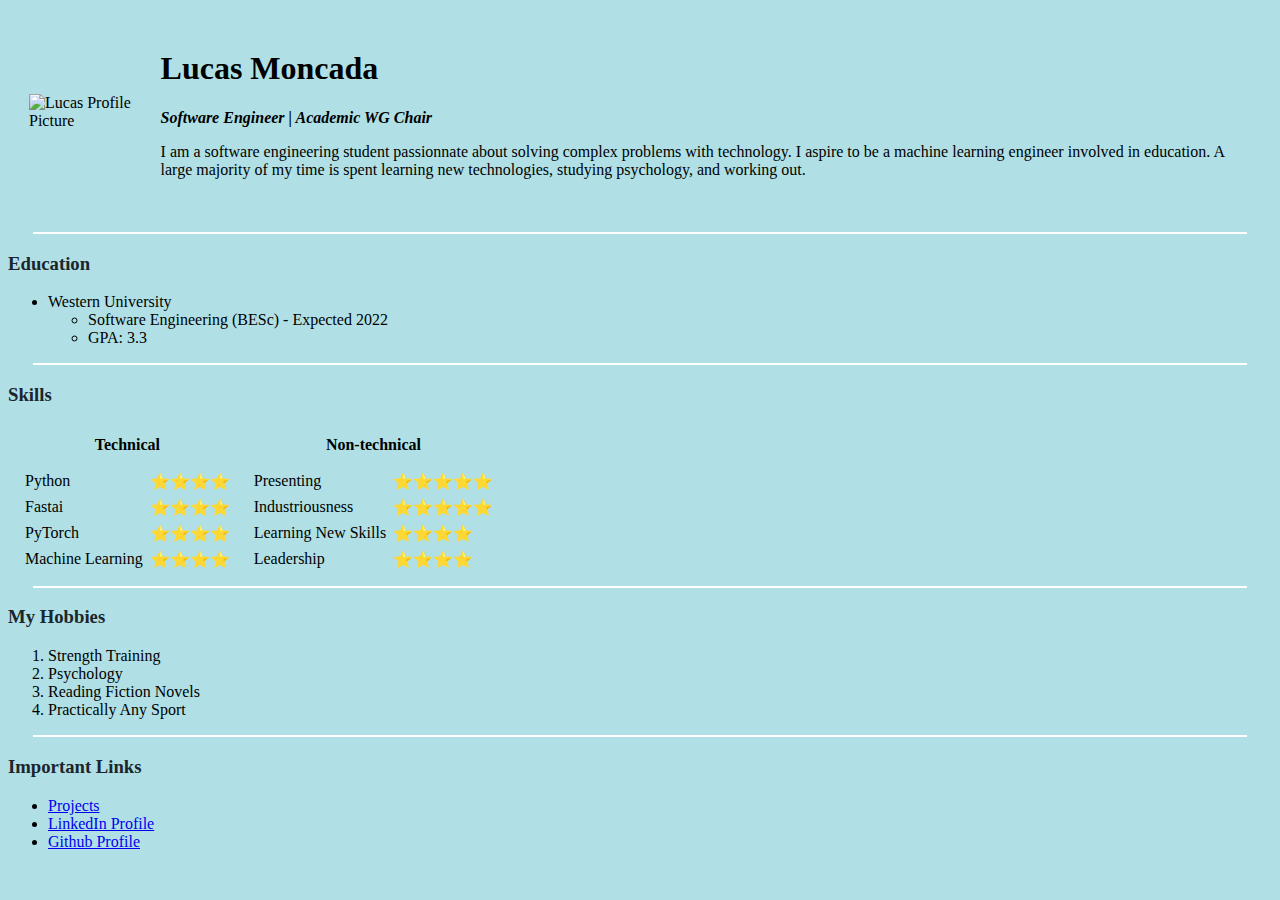
==== index.html @ eb6c30fb "Initialized CSS files" ====
<!DOCTYPE html>
<html>

    <head>
        <meta charset="utf-8">
        <title>Lucas' Personal Site</title>
        <link rel="stylesheet" href="css/styles.css">
    </head> 

    <body>
        <table cellspacing="20">
            <tr>
                <td><img src="images/Profile-Picture-Personal-Website-July2020.png" 
                    alt="Lucas Profile Picture" style="width:240px;height:250px;"></td>
                <td>
                    <h1>Lucas Moncada</h1>
                    <p><em><strong>Software Engineer | Academic WG Chair</strong></em></p>
                    <p>I am a software engineering student passionnate about solving complex problems with
                    technology. I aspire to be a machine learning engineer involved in education.
                    A large majority of my time is spent learning new technologies, studying psychology, 
                    and working out. 
                </td>
            </tr>
        </table>
        </p>
        <hr>
        <h3>Education</h3>
        <ul>
            <li>Western University</li>
            <ul>
                <li>Software Engineering (BESc) - Expected 2022</li>
                <li>GPA: 3.3</li>
            </ul>
        </ul>
        <hr>
        <h3>Skills</h3>
        <table cellspacing="10">
            <thead>
                <tr>
                    <th>Technical</th>
                    <th>Non-technical</th>
                </tr>
            </thead>
            <tbody>
                <tr>
                    <td>
                        <table cellspacing="5">
                            <tr>
                                <td>Python</td>
                                <td>⭐⭐⭐⭐</td>
                            </tr>
                            <tr>
                                <td>Fastai</td>
                                <td>⭐⭐⭐⭐</td>
                            </tr>
                            <tr>
                                <td>PyTorch</td>
                                <td>⭐⭐⭐⭐</td>
                            </tr>
                            <tr>
                                <td>Machine Learning</td>
                                <td>⭐⭐⭐⭐</td>
                            </tr>
                        </table>
                    </td>
                    <td>
                        <table cellspacing="5">
                            <tr>
                                <td>Presenting</td>
                                <td>⭐⭐⭐⭐⭐</td>
                            </tr>
                            <tr>
                                <td>Industriousness</td>
                                <td>⭐⭐⭐⭐⭐</td>
                            </tr>
                            <tr>
                                <td>Learning New Skills</td>
                                <td>⭐⭐⭐⭐</td>
                            </tr>
                            <tr>
                                <td>Leadership</td>
                                <td>⭐⭐⭐⭐</td>
                            </tr>
                        </table>
                    </td> 
                </tr>
            </tbody>
        </table>
        <hr>
        <h3>My Hobbies</h3>
        <ol>
            <li>Strength Training</li>
            <li>Psychology</li>
            <li>Reading Fiction Novels</li>
            <li>Practically Any Sport</li>
        </ol>
        <hr>
        <h3>Important Links</h3>
        <ul>
            <li><a href="projects.html"> 
            Projects</a></li>
            <li><a href="https://www.linkedin.com/in/lucasmoncada">
            LinkedIn Profile</a></li>
            <li><a href="https://github.com/lucasmoncada08">
            Github Profile</a></li>
        </ul>
    </body>

</html>
---- css/styles.css ----
h3 {
    color: #1b262c;
}

body {
    background-color: powderblue;
}

hr {
    border-style: solid none none none;
    border-width: 2px;
    border-color: white;
    width: 96%;
    margin: auto;
}
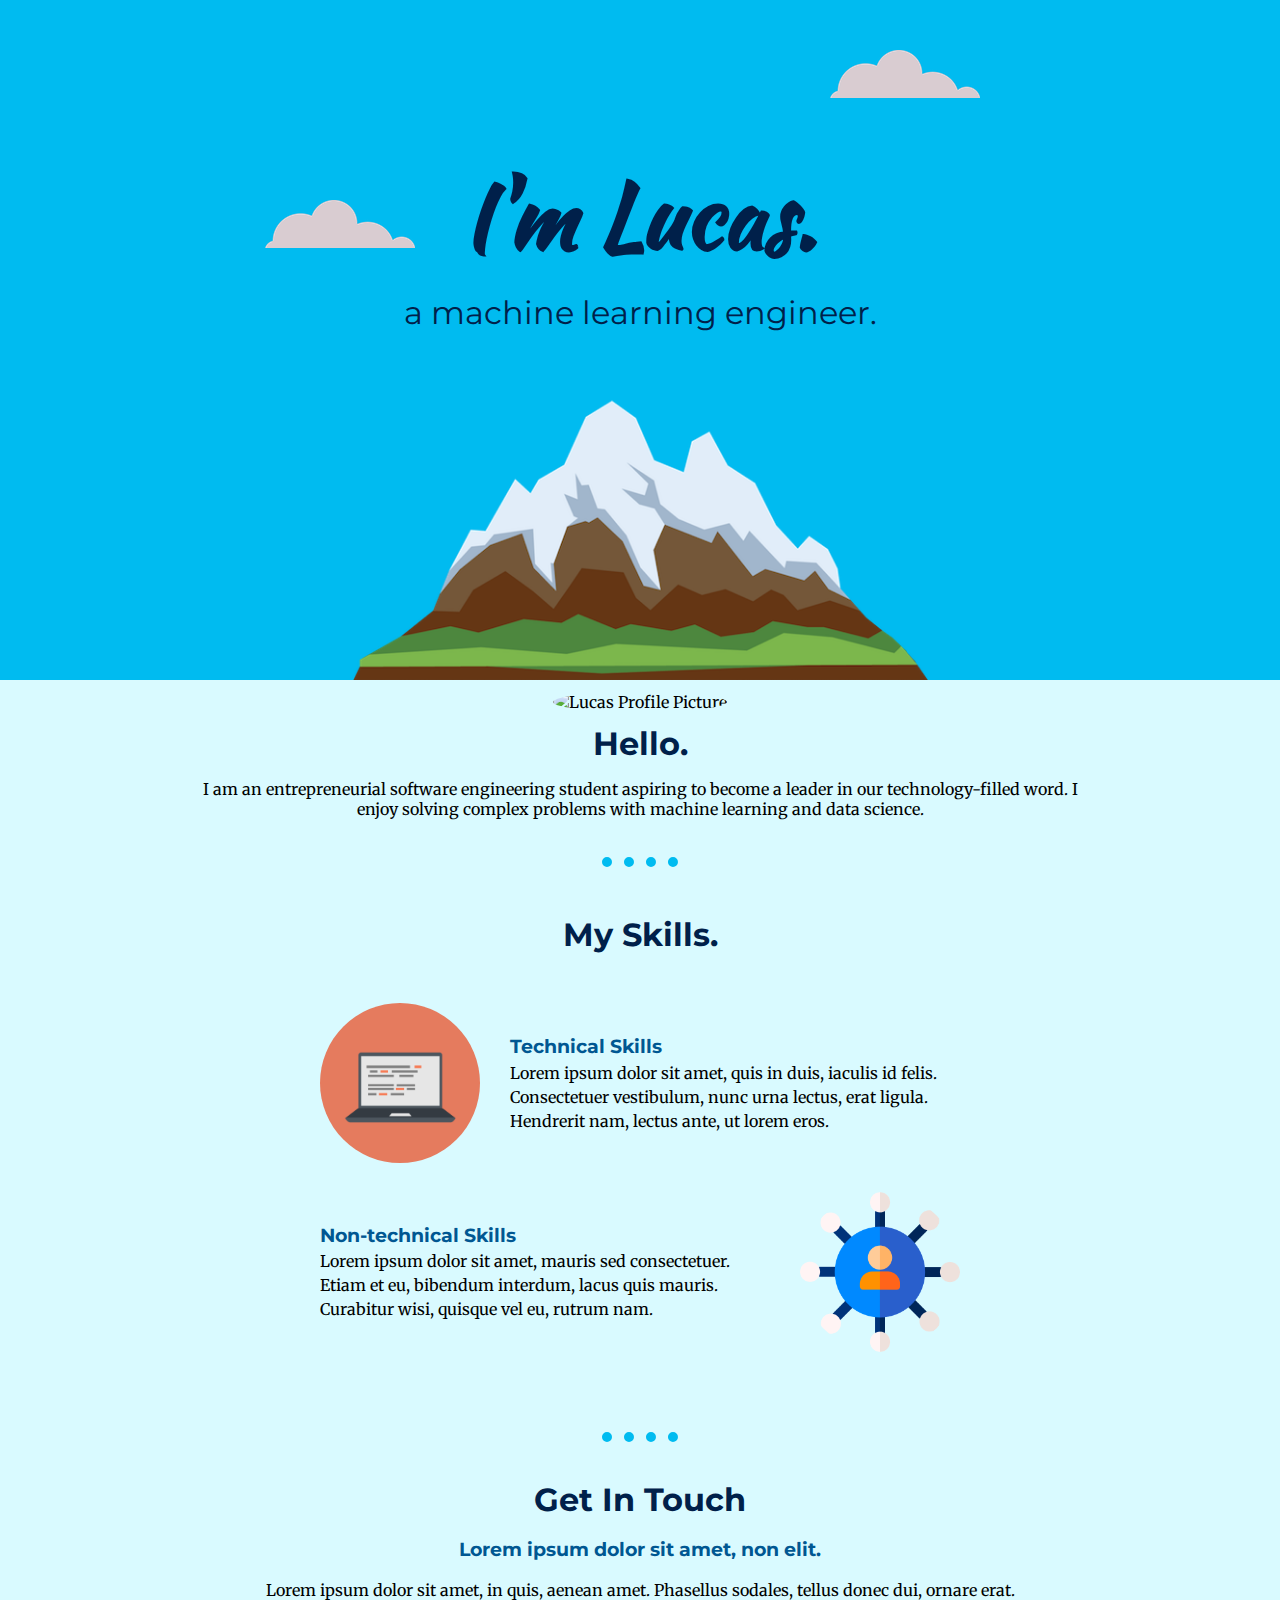
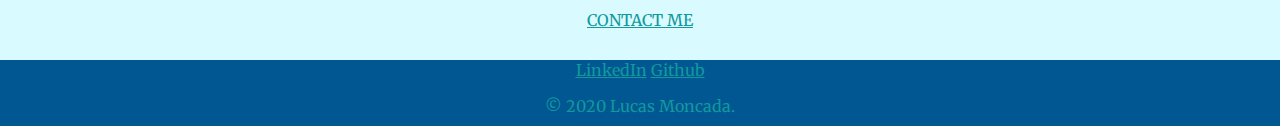
==== commit 906c7e4c: "Updated CSS & HTML" ====
--- a/index.html
+++ b/index.html
@@ -1,109 +1,65 @@
 <!DOCTYPE html>
 <html>
+<head>
+    <meta charset="UTF-8">
+    <meta name="viewport" content="width=device-width, initial-scale=1.0">
+    <meta http-equiv="X-UA-Compatible" content="ie=edge">
+    <title>Lucas Moncada</title>
+    <link rel="stylesheet" href="css/styles.css">
+    <link rel="stylesheet" 
+    href="https://fonts.googleapis.com/css?family=Merriweather|Montserrat|Kaushan Script">
+    <link rel="icon" href="favicon.ico">
 
-    <head>
-        <meta charset="utf-8">
-        <title>Lucas' Personal Site</title>
-        <link rel="stylesheet" href="css/styles.css">
-    </head> 
-
-    <body>
-        <table cellspacing="20">
-            <tr>
-                <td><img src="images/Profile-Picture-Personal-Website-July2020.png" 
-                    alt="Lucas Profile Picture" style="width:240px;height:250px;"></td>
-                <td>
-                    <h1>Lucas Moncada</h1>
-                    <p><em><strong>Software Engineer | Academic WG Chair</strong></em></p>
-                    <p>I am a software engineering student passionnate about solving complex problems with
-                    technology. I aspire to be a machine learning engineer involved in education.
-                    A large majority of my time is spent learning new technologies, studying psychology, 
-                    and working out. 
-                </td>
-            </tr>
-        </table>
+</head>
+<body>
+    <div class="top-container">
+        <img class="top-cloud" src="images/cloud.png" alt="cloud-img"> 
+        <h1 class="title"> I'm Lucas.</h1>
+        <h2 class="title-subtitle">a machine learning engineer.</h2>
+        <img class="bottom-cloud" src="images/cloud.png" alt="cloud-img"> 
+        <img id="mountain-image" src="images/mountain.png" alt="cloud-img">
+    </div>
+    <div class="profile">
+        <img id="profile-pic" src="images/Profile-Picture-Personal-Website-July2020.png" 
+        alt="Lucas Profile Picture">
+        <h2>Hello.</h2>
+        <p>I am an entrepreneurial software engineering student 
+            aspiring to become a leader in our technology-filled word.
+            I enjoy solving complex problems 
+            with machine learning and data science.
         </p>
-        <hr>
-        <h3>Education</h3>
-        <ul>
-            <li>Western University</li>
-            <ul>
-                <li>Software Engineering (BESc) - Expected 2022</li>
-                <li>GPA: 3.3</li>
-            </ul>
-        </ul>
-        <hr>
-        <h3>Skills</h3>
-        <table cellspacing="10">
-            <thead>
-                <tr>
-                    <th>Technical</th>
-                    <th>Non-technical</th>
-                </tr>
-            </thead>
-            <tbody>
-                <tr>
-                    <td>
-                        <table cellspacing="5">
-                            <tr>
-                                <td>Python</td>
-                                <td>⭐⭐⭐⭐</td>
-                            </tr>
-                            <tr>
-                                <td>Fastai</td>
-                                <td>⭐⭐⭐⭐</td>
-                            </tr>
-                            <tr>
-                                <td>PyTorch</td>
-                                <td>⭐⭐⭐⭐</td>
-                            </tr>
-                            <tr>
-                                <td>Machine Learning</td>
-                                <td>⭐⭐⭐⭐</td>
-                            </tr>
-                        </table>
-                    </td>
-                    <td>
-                        <table cellspacing="5">
-                            <tr>
-                                <td>Presenting</td>
-                                <td>⭐⭐⭐⭐⭐</td>
-                            </tr>
-                            <tr>
-                                <td>Industriousness</td>
-                                <td>⭐⭐⭐⭐⭐</td>
-                            </tr>
-                            <tr>
-                                <td>Learning New Skills</td>
-                                <td>⭐⭐⭐⭐</td>
-                            </tr>
-                            <tr>
-                                <td>Leadership</td>
-                                <td>⭐⭐⭐⭐</td>
-                            </tr>
-                        </table>
-                    </td> 
-                </tr>
-            </tbody>
-        </table>
-        <hr>
-        <h3>My Hobbies</h3>
-        <ol>
-            <li>Strength Training</li>
-            <li>Psychology</li>
-            <li>Reading Fiction Novels</li>
-            <li>Practically Any Sport</li>
-        </ol>
-        <hr>
-        <h3>Important Links</h3>
-        <ul>
-            <li><a href="projects.html"> 
-            Projects</a></li>
-            <li><a href="https://www.linkedin.com/in/lucasmoncada">
-            LinkedIn Profile</a></li>
-            <li><a href="https://github.com/lucasmoncada08">
-            Github Profile</a></li>
-        </ul>
-    </body>
-
-</html>
+    </div>
+    <hr>
+    <div class="skills">
+        <h2 class="skills-heading">My Skills.</h2>
+        <div class="skill-row">
+            <img id="computer-image" class="skill-images"
+            src="images/computer.png" alt="Computer Image">
+            <h3 class="skills-words">Technical Skills</h3>
+            <p class="skills-text" class="technical-skills-text"
+            class="skills-words">Lorem ipsum dolor sit amet, quis in duis, iaculis id felis. Consectetuer vestibulum, nunc urna lectus, erat ligula. Hendrerit nam, lectus ante, ut lorem eros.</p>
+        </div>
+        <div class="skill-row" >
+            <img id="leader-image" class="skill-images" 
+            src="images/boss.png" alt="Leader Image">
+            <h3 class="skills-words">Non-technical Skills</h3>
+            <p class="skills-text" class="non-technical-skills-text"
+            class="skills-words">Lorem ipsum dolor sit amet, mauris sed consectetuer. Etiam et eu, bibendum interdum, lacus quis mauris. Curabitur wisi, quisque vel eu, rutrum nam.</p>
+        </div>
+    </div>
+    <hr>
+    <div class="contact-me">
+        <h2>Get In Touch</h2>
+        <h3>Lorem ipsum dolor sit amet, non elit.</h3>
+        <p>Lorem ipsum dolor sit amet, in quis, aenean amet. Phasellus sodales, tellus donec dui, ornare erat.</p>
+        <a class="btn" href="mailto:lucas.moncada08@gmail.com">CONTACT ME</a>
+    </div>
+    
+    <div class="bottom-container">
+    <a class="footer-link" href="https://www.linkedin.com/in/lucasmoncada">LinkedIn</a>
+    <a class="footer-link" href="https://github.com/lucasmoncada08">Github</a>
+    <p>© 2020 Lucas Moncada.</p>
+    </div>
+              
+</body>
+</html>--- a/css/styles.css
+++ b/css/styles.css
@@ -1,15 +1,153 @@
+a {
+    color: #11999E;
+}
+
+h1 {
+    margin: 40px auto 10px auto;
+    position: relative;
+    top: 10px;
+    font-family: 'Kaushan Script', cursive;
+    font-size: 562.5%;
+    color: #00204a
+}
+
+h2 {
+    font-family: 'Montserrat', sans-serif;
+    font-size: 2rem;
+    margin: 0;
+    padding-top: 12px;
+    color: #00204a
+}
+
 h3 {
-    color: #1b262c;
+    font-family: 'Montserrat', sans-serif;
+    color: #005792;
+}
+
+hr {
+    margin: 16px auto;
+    border-style: dotted none none none;
+    border-width: 10px;
+    background-color: #d9faff;
+    width: 6%;
+    border-color: #00bbf0;
 }
 
 body {
-    background-color: powderblue;
+    margin: 0;
+    text-align: center;
+    font-family: 'Merriweather', serif;
+    background-color: #d9faff
 }
 
-hr {
-    border-style: solid none none none;
-    border-width: 2px;
-    border-color: white;
-    width: 96%;
-    margin: auto;
+div {
+    margin: 0;
+}
+
+p {
+    margin-bottom: 0;
+    padding-bottom: 10px;
+    padding-left: 0;
+    padding-right: 0;
+}
+
+.contact-me {
+    padding-top: 10px;
+    padding-bottom: 30px;
+}
+
+.top-container {
+    background-color: #00bbf0;
+    position: relative;
+    padding-top: 100px;
+}
+
+.profile {
+    background-color: #d9faff;
+    padding: 12px 200px;
+    
+}
+
+.non-technical-skills-text {
+    margin-top: 100px;
+}
+
+.technical-skills-text {
+    margin-bottom: 100px;
+}
+
+.skill-images {
+    position: relative;
+    bottom: 16px;
+    height: 25%;
+    width: 25%;
+    border-radius: 100%;
+}
+
+.skills-text {
+    line-height: 1.5;
+}
+
+.skills {
+    text-align: left;
+    background-color: #d9faff;
+    padding-bottom: 20px;
+    padding-top: 20px;
+}
+
+.skills-heading {
+    text-align: center;
+}
+
+.skill-row {
+    width: 50%;
+    margin: 65px auto;
+}
+
+.skills-words {
+    position: relative;
+    top: 16px;
+}
+
+.bottom-container {
+    background-color:  #005792;
+    color: #11999E
+}
+
+.title-subtitle {
+    font-weight: normal;
+}
+
+.top-cloud {
+    position: absolute;
+    right: 300px;
+    top: 50px;
+}
+
+.bottom-cloud {
+    position: absolute;
+    left: 265px;
+    top: 200px;
+}
+
+#mountain-image {
+    position: relative;
+    bottom: -4px;
+    width: 45%;
+}
+
+#profile-pic {
+    border-radius: 100%;
+    width:208px;
+    height:220px;
+}
+
+#computer-image {
+    float: left;
+    margin-right: 30px;
+}
+
+#leader-image {
+    float: right;
+    margin-left: 30px;
 }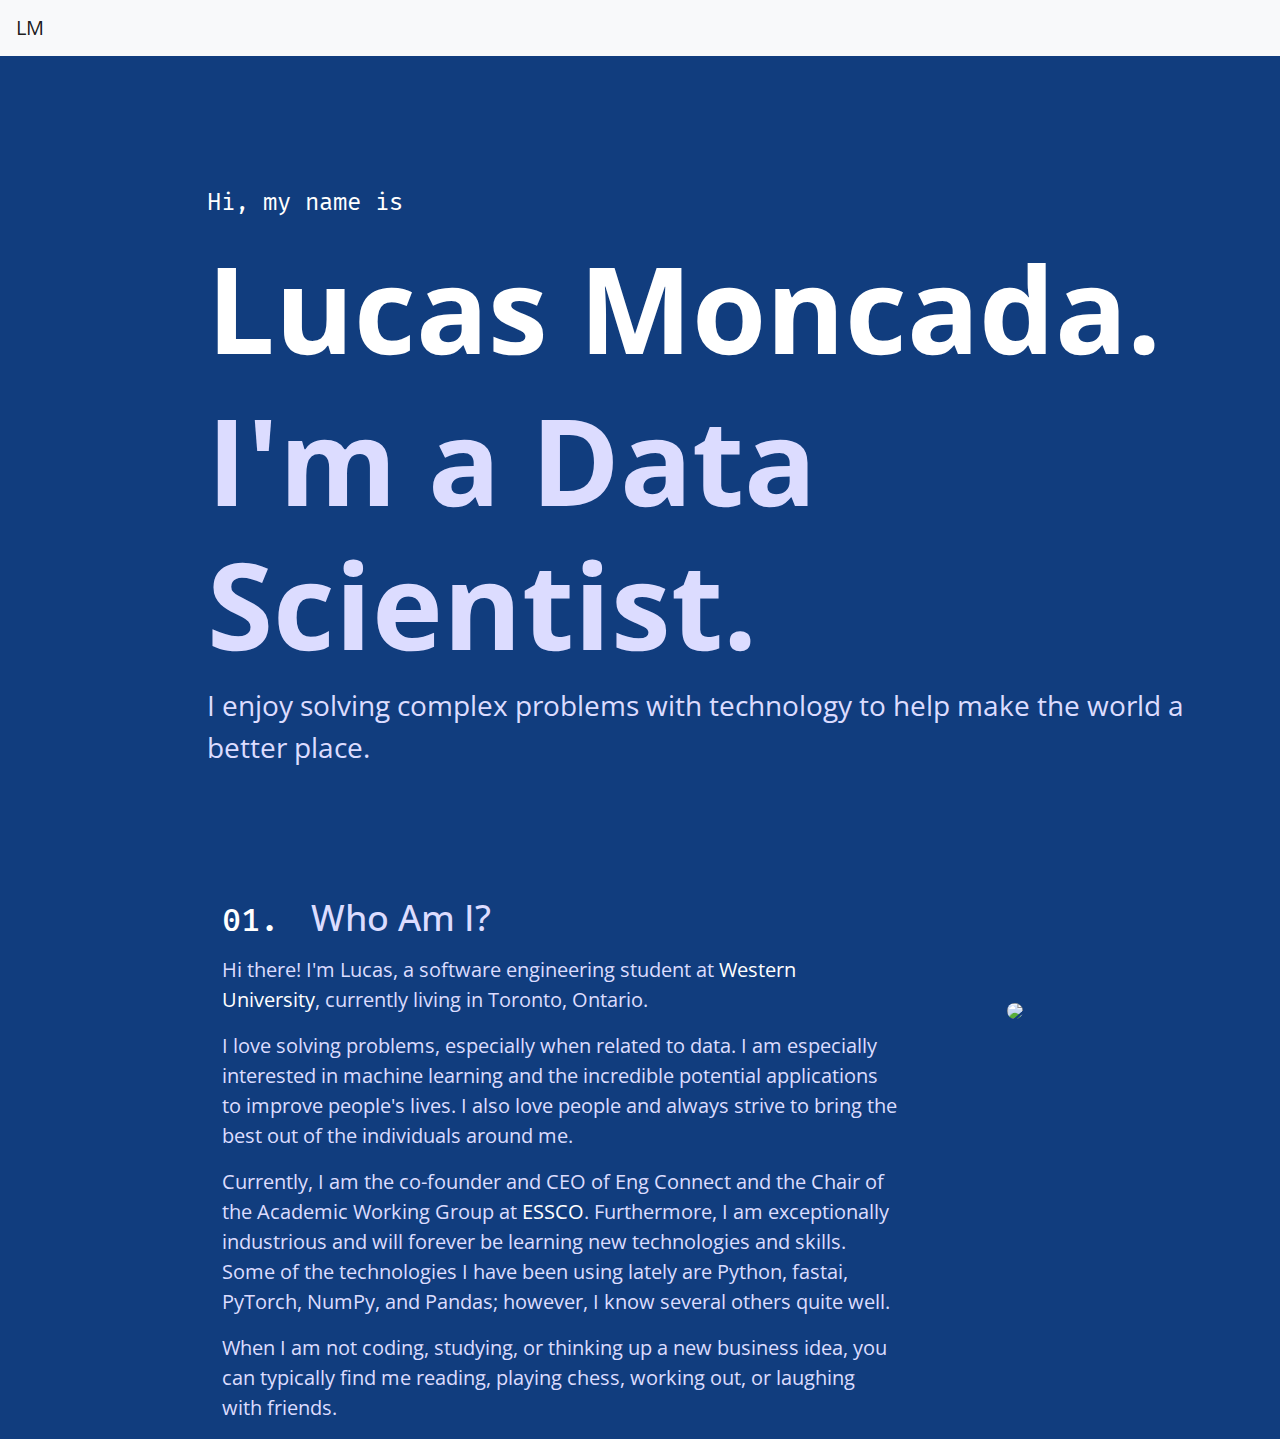
==== commit 58c278a9: "Added Landing View and About Me Section" ====
--- a/index.html
+++ b/index.html
@@ -1,65 +1,59 @@
 <!DOCTYPE html>
 <html>
+
 <head>
     <meta charset="UTF-8">
-    <meta name="viewport" content="width=device-width, initial-scale=1.0">
-    <meta http-equiv="X-UA-Compatible" content="ie=edge">
-    <title>Lucas Moncada</title>
-    <link rel="stylesheet" href="css/styles.css">
-    <link rel="stylesheet" 
-    href="https://fonts.googleapis.com/css?family=Merriweather|Montserrat|Kaushan Script">
-    <link rel="icon" href="favicon.ico">
+    <title>Lucas Portfolio Site</title>
+    <link rel="stylesheet" href="https://maxcdn.bootstrapcdn.com/bootstrap/4.0.0/css/bootstrap.min.css" integrity="sha384-Gn5384xqQ1aoWXA+058RXPxPg6fy4IWvTNh0E263XmFcJlSAwiGgFAW/dAiS6JXm" crossorigin="anonymous">
+    <link rel="preconnect" href="https://fonts.gstatic.com">
+    <link rel="preconnect" href="https://fonts.gstatic.com">
+    <link href="https://fonts.googleapis.com/css2?family=Fira+Mono&family=Open+Sans:wght@400;700&display=swap" rel="stylesheet">
+    <link rel="stylesheet" href="styles.css">
+</head>
 
-</head>
 <body>
-    <div class="top-container">
-        <img class="top-cloud" src="images/cloud.png" alt="cloud-img"> 
-        <h1 class="title"> I'm Lucas.</h1>
-        <h2 class="title-subtitle">a machine learning engineer.</h2>
-        <img class="bottom-cloud" src="images/cloud.png" alt="cloud-img"> 
-        <img id="mountain-image" src="images/mountain.png" alt="cloud-img">
-    </div>
-    <div class="profile">
-        <img id="profile-pic" src="images/Profile-Picture-Personal-Website-July2020.png" 
-        alt="Lucas Profile Picture">
-        <h2>Hello.</h2>
-        <p>I am an entrepreneurial software engineering student 
-            aspiring to become a leader in our technology-filled word.
-            I enjoy solving complex problems 
-            with machine learning and data science.
-        </p>
-    </div>
-    <hr>
-    <div class="skills">
-        <h2 class="skills-heading">My Skills.</h2>
-        <div class="skill-row">
-            <img id="computer-image" class="skill-images"
-            src="images/computer.png" alt="Computer Image">
-            <h3 class="skills-words">Technical Skills</h3>
-            <p class="skills-text" class="technical-skills-text"
-            class="skills-words">Lorem ipsum dolor sit amet, quis in duis, iaculis id felis. Consectetuer vestibulum, nunc urna lectus, erat ligula. Hendrerit nam, lectus ante, ut lorem eros.</p>
+
+    <nav class="navbar navbar-expand-lg navbar-light bg-light">
+        <a class='navbar-brand' href='#'>LM</a>
+        <button class="navbar-toggler" type="button" data-toggle="collapse" data-target="#navbarNav" aria-controls="navbarNav" aria-expanded="false" aria-label="Toggle navigation">
+            <span class="navbar-toggler-icon">Icon</span>
+        </button>
+        <a class=''></a>
+    </nav>
+    <section class='mainview container-fluid' >
+
+        <div class='title'>
+            <p id='hi'>Hi, my name is</p>
+            <h1 id='name'>Lucas Moncada.</h1>
+            <h1 id='datascientist'>I'm a Data Scientist.</h1>
+            <p id='oneliner'>I enjoy solving complex problems with technology to help make the world a better place.</p>
         </div>
-        <div class="skill-row" >
-            <img id="leader-image" class="skill-images" 
-            src="images/boss.png" alt="Leader Image">
-            <h3 class="skills-words">Non-technical Skills</h3>
-            <p class="skills-text" class="non-technical-skills-text"
-            class="skills-words">Lorem ipsum dolor sit amet, mauris sed consectetuer. Etiam et eu, bibendum interdum, lacus quis mauris. Curabitur wisi, quisque vel eu, rutrum nam.</p>
+
+    </section>
+
+    <section class='aboutme container-fluid'>
+        <div class='container'>
+            <h2 class='headingtitle'><span class='headingnum'>01.</span>Who Am I?</h2>    
+            <div class='row'>
+                <div class='col-lg-8 col-md-12'>
+                    <div class='sectiontext'>
+                        <p>Hi there! I'm Lucas, a software engineering student at <a class='link' href="https://www.uwo.ca/">Western University</a>, currently living in Toronto, Ontario.</p>
+                        <p>I love solving problems, especially when related to data. I am especially interested in machine learning and the incredible potential applications to improve people's lives. I also love people and always strive to bring the best out of the individuals around me.</p>
+                        <p>Currently, I am the co-founder and CEO of Eng Connect and the Chair of the Academic Working Group at <a class='link' href='https://www.essco.ca/'>ESSCO</a>. Furthermore, I am exceptionally industrious and will forever be learning new technologies and skills. Some of the technologies I have been using lately are Python, fastai, PyTorch, NumPy, and Pandas; however, I know several others quite well.</p>
+                        <p>When I am not coding, studying, or thinking up a new business idea, you can typically find me reading, playing chess, working out, or laughing with friends. </p>
+                    </div>
+                </div>
+                <div class='col-lg-4 col-md-12'>
+                    <img id='picofme' src='images/PortfolioPicture.png'>
+                </div>
+            </div>
         </div>
-    </div>
-    <hr>
-    <div class="contact-me">
-        <h2>Get In Touch</h2>
-        <h3>Lorem ipsum dolor sit amet, non elit.</h3>
-        <p>Lorem ipsum dolor sit amet, in quis, aenean amet. Phasellus sodales, tellus donec dui, ornare erat.</p>
-        <a class="btn" href="mailto:lucas.moncada08@gmail.com">CONTACT ME</a>
-    </div>
-    
-    <div class="bottom-container">
-    <a class="footer-link" href="https://www.linkedin.com/in/lucasmoncada">LinkedIn</a>
-    <a class="footer-link" href="https://github.com/lucasmoncada08">Github</a>
-    <p>© 2020 Lucas Moncada.</p>
-    </div>
-              
+    </section>
+
+    <script src="https://code.jquery.com/jquery-3.2.1.slim.min.js" integrity="sha384-KJ3o2DKtIkvYIK3UENzmM7KCkRr/rE9/Qpg6aAZGJwFDMVNA/GpGFF93hXpG5KkN" crossorigin="anonymous"></script>
+    <script src="https://cdnjs.cloudflare.com/ajax/libs/popper.js/1.12.9/umd/popper.min.js" integrity="sha384-ApNbgh9B+Y1QKtv3Rn7W3mgPxhU9K/ScQsAP7hUibX39j7fakFPskvXusvfa0b4Q" crossorigin="anonymous"></script>
+    <script src="https://maxcdn.bootstrapcdn.com/bootstrap/4.0.0/js/bootstrap.min.js" integrity="sha384-JZR6Spejh4U02d8jOt6vLEHfe/JQGiRRSQQxSfFWpi1MquVdAyjUar5+76PVCmYl" crossorigin="anonymous"></script>    
 </body>
+
+
 </html>--- a/styles.css
+++ b/styles.css
@@ -0,0 +1,74 @@
+body {
+    background-color: #113d7e;
+    color: rgb(220, 220, 255);
+    font-family: 'Open Sans', sans-serif;
+}
+
+.title {
+    margin: 8rem 0;
+}
+
+.mainview {
+    margin: 0% 12rem;
+    width: 85%;
+}
+
+.aboutme {
+    margin: 0% 12rem;
+    width: 85%
+}
+
+.headingnum {
+    font-size: 2rem;
+    font-family: 'Fira Mono', monospace;
+    color: white;
+    padding-right: 2rem;
+}
+
+.headingtitle {
+    font-size: 2.25rem;
+    margin-bottom: 1rem;
+}
+
+.link {
+    color: white
+}
+
+.link:hover {
+    color: white;
+}
+
+.sectiontext {
+    font-size: 1.25rem;
+}
+
+div.container {
+    margin: 0;
+}
+
+#hi {
+    font-family: 'Fira Mono', monospace;
+    color: white;
+    font-size: 1.5rem;
+}
+
+#name {
+    font-size: 7.5rem;
+    color: white;
+    font-weight: 700;
+}
+
+#datascientist {
+    font-size: 7.5rem;
+    font-weight: 700;
+}
+
+#oneliner {
+    font-size: 1.75rem;
+}
+
+#picofme {
+    width: 25rem;
+    border-radius: 50%;
+    margin: 3rem 5rem;
+}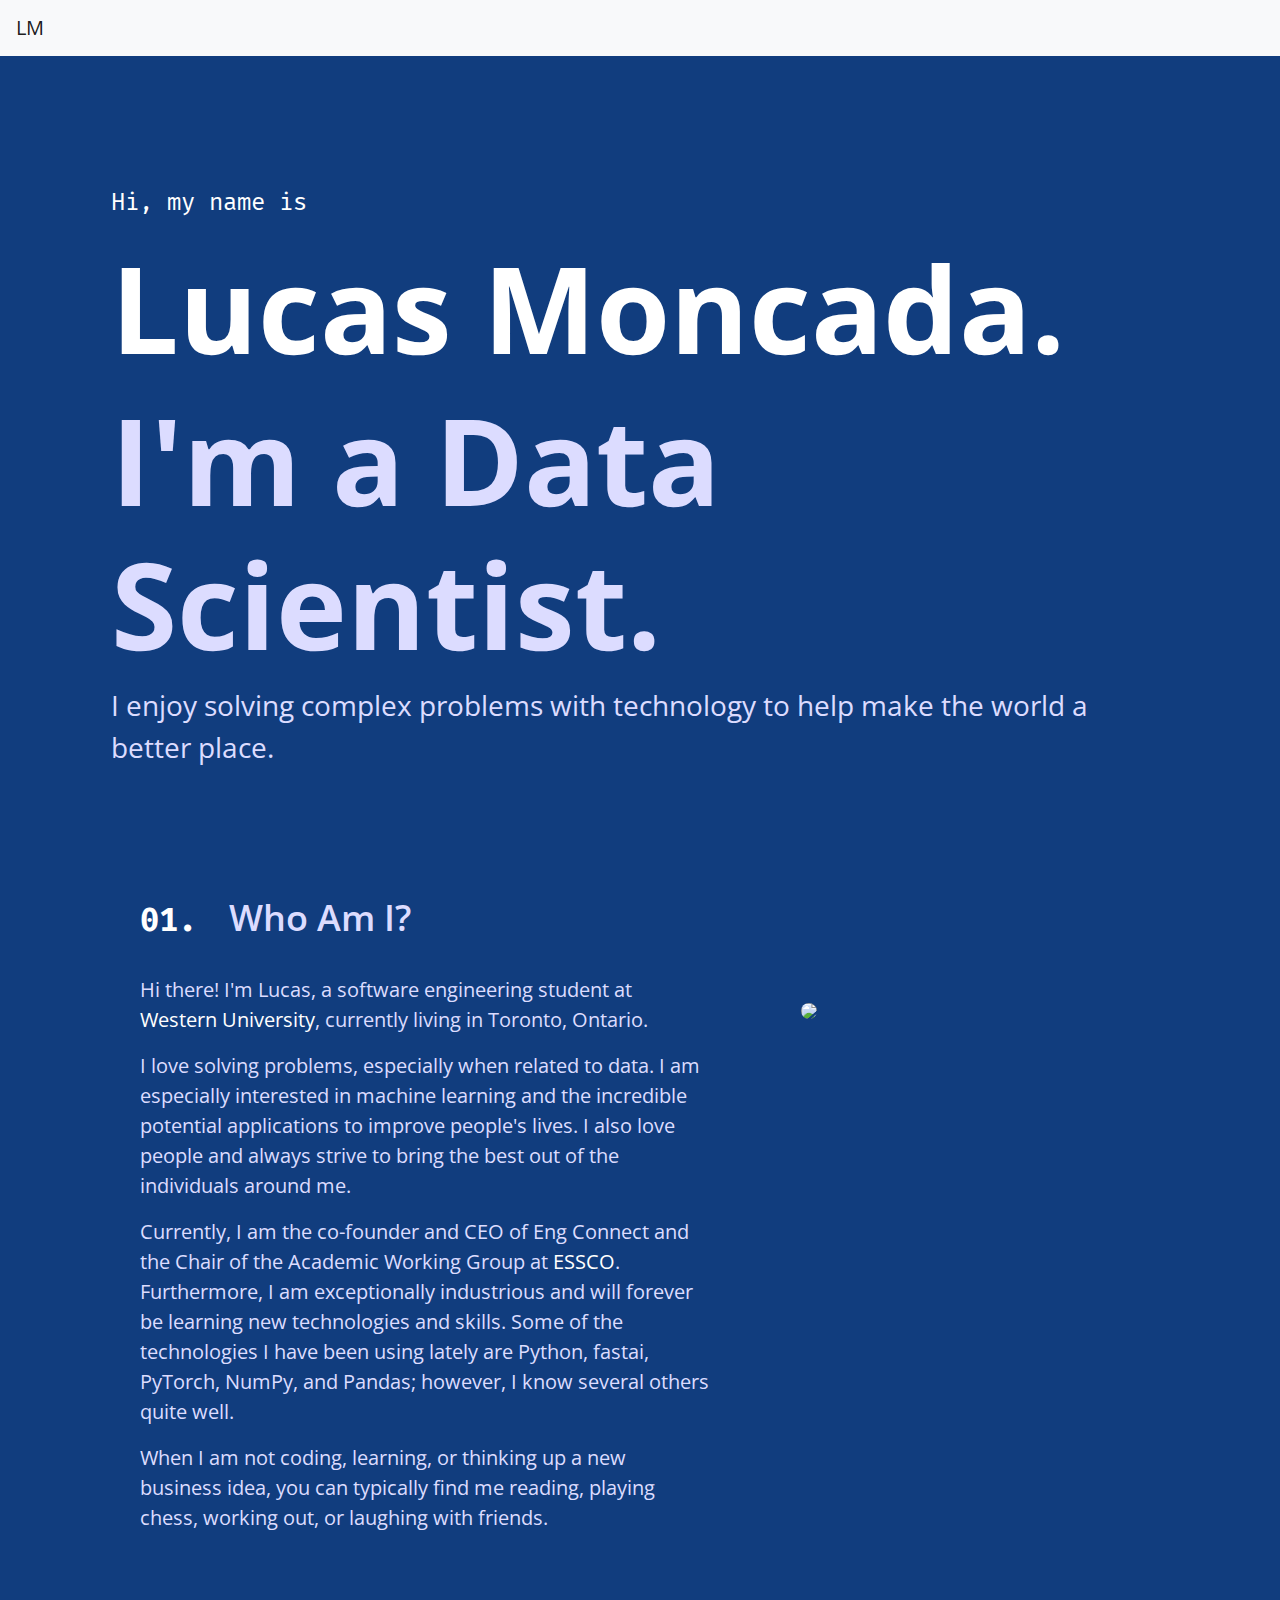
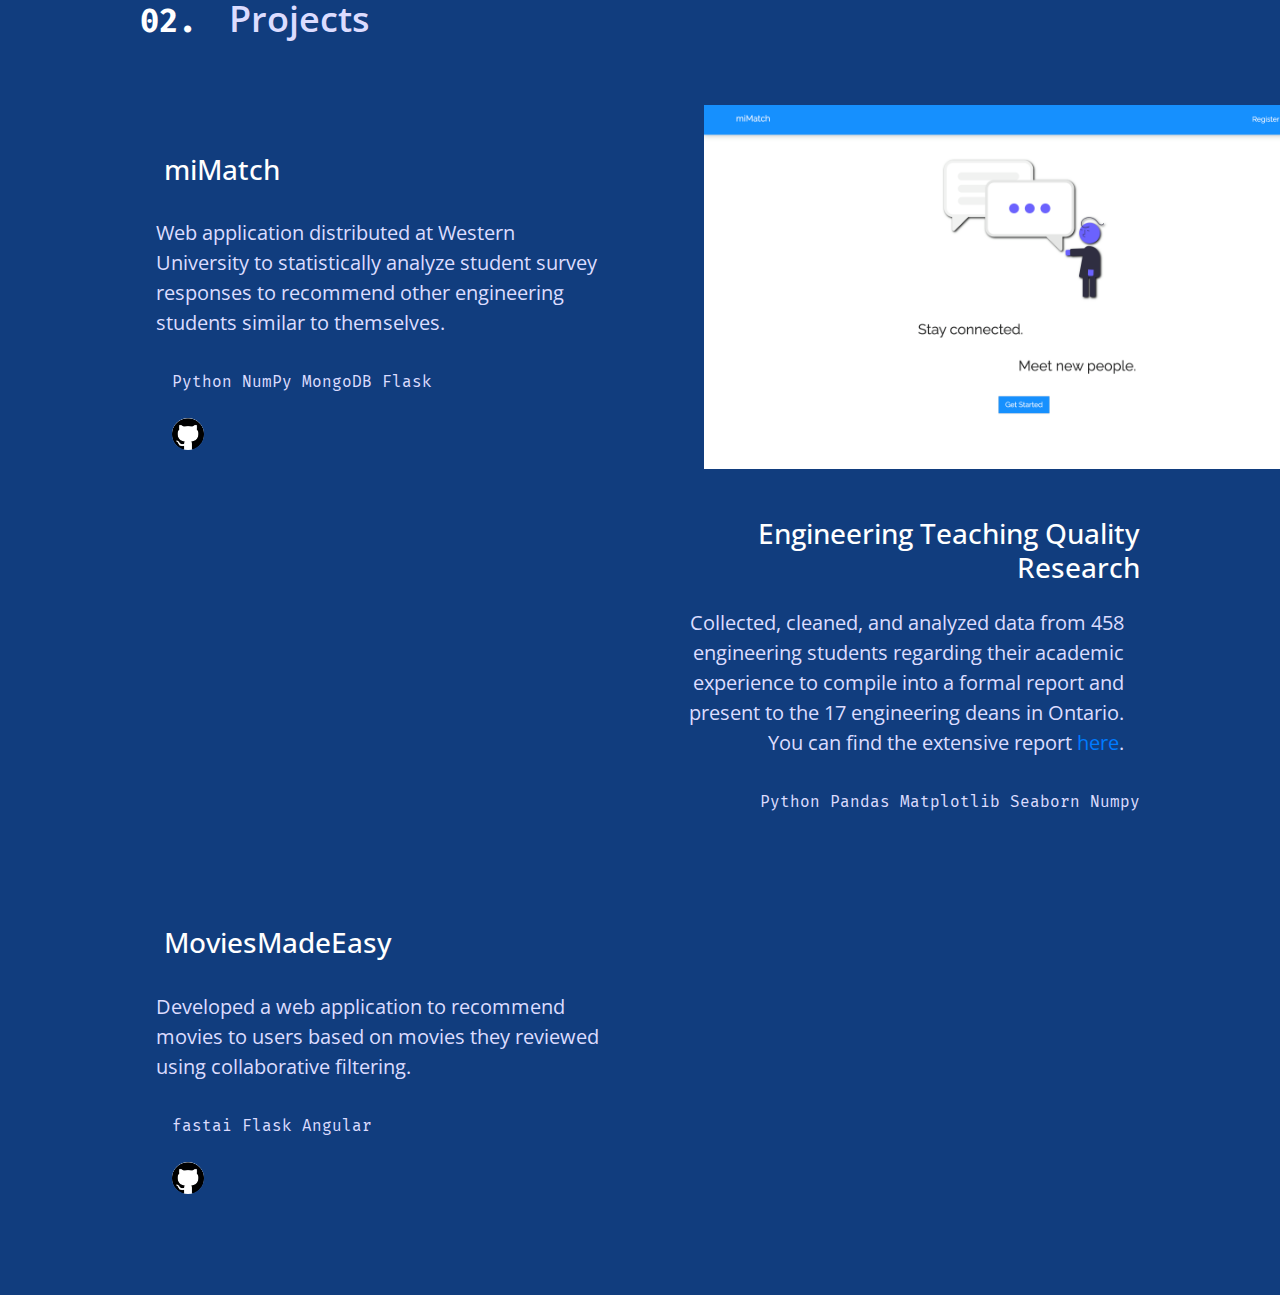
==== commit fd6be251: "Added the Projects Section" ====
--- a/index.html
+++ b/index.html
@@ -6,9 +6,7 @@
     <title>Lucas Portfolio Site</title>
     <link rel="stylesheet" href="https://maxcdn.bootstrapcdn.com/bootstrap/4.0.0/css/bootstrap.min.css" integrity="sha384-Gn5384xqQ1aoWXA+058RXPxPg6fy4IWvTNh0E263XmFcJlSAwiGgFAW/dAiS6JXm" crossorigin="anonymous">
     <link rel="preconnect" href="https://fonts.gstatic.com">
-    <link rel="preconnect" href="https://fonts.gstatic.com">
-    <link href="https://fonts.googleapis.com/css2?family=Fira+Mono&family=Open+Sans:wght@400;700&display=swap" rel="stylesheet">
-    <link rel="stylesheet" href="styles.css">
+    <link href="https://fonts.googleapis.com/css2?family=Fira+Mono&family=Open+Sans:wght@400;600;700&display=swap" rel="stylesheet">    <link rel="stylesheet" href="styles.css">
 </head>
 
 <body>
@@ -31,20 +29,56 @@
 
     </section>
 
-    <section class='aboutme container-fluid'>
-        <div class='container'>
+    <section class='section container-fluid'>
+        <div class='margin'>
             <h2 class='headingtitle'><span class='headingnum'>01.</span>Who Am I?</h2>    
             <div class='row'>
-                <div class='col-lg-8 col-md-12'>
-                    <div class='sectiontext'>
-                        <p>Hi there! I'm Lucas, a software engineering student at <a class='link' href="https://www.uwo.ca/">Western University</a>, currently living in Toronto, Ontario.</p>
-                        <p>I love solving problems, especially when related to data. I am especially interested in machine learning and the incredible potential applications to improve people's lives. I also love people and always strive to bring the best out of the individuals around me.</p>
-                        <p>Currently, I am the co-founder and CEO of Eng Connect and the Chair of the Academic Working Group at <a class='link' href='https://www.essco.ca/'>ESSCO</a>. Furthermore, I am exceptionally industrious and will forever be learning new technologies and skills. Some of the technologies I have been using lately are Python, fastai, PyTorch, NumPy, and Pandas; however, I know several others quite well.</p>
-                        <p>When I am not coding, studying, or thinking up a new business idea, you can typically find me reading, playing chess, working out, or laughing with friends. </p>
-                    </div>
+                <div class='col-lg-7 col-md-12 sectiontext'>
+                    <p>Hi there! I'm Lucas, a software engineering student at <a class='link' href="https://www.uwo.ca/">Western University</a>, currently living in Toronto, Ontario.</p>
+                    <p>I love solving problems, especially when related to data. I am especially interested in machine learning and the incredible potential applications to improve people's lives. I also love people and always strive to bring the best out of the individuals around me.</p>
+                    <p>Currently, I am the co-founder and CEO of Eng Connect and the Chair of the Academic Working Group at <a class='link' href='https://www.essco.ca/'>ESSCO</a>. Furthermore, I am exceptionally industrious and will forever be learning new technologies and skills. Some of the technologies I have been using lately are Python, fastai, PyTorch, NumPy, and Pandas; however, I know several others quite well.</p>
+                    <p>When I am not coding, learning, or thinking up a new business idea, you can typically find me reading, playing chess, working out, or laughing with friends. </p>
                 </div>
-                <div class='col-lg-4 col-md-12'>
+                <div class='col-lg-5 col-md-12'>
                     <img id='picofme' src='images/PortfolioPicture.png'>
+                </div>
+            </div>
+        </div>
+    </section>
+
+    <section class='section container-fluid'>
+        <div class='margin'>
+            <h2 class='headingtitle'><span class='headingnum'>02.</span>Projects</h2>
+            <div class='row'>
+                <div class='col-lg-6 col-md-12'>
+                    <h2 class='projecttitle'>miMatch</h2>
+                    <p class='projsummary'>Web application distributed at Western University to statistically analyze student survey responses to recommend other engineering students similar to themselves.</p>
+                    <p class='techused'>Python NumPy MongoDB Flask</p>
+                    <a href='https://github.com/aasirvalji/match'><img class='gitlogo' src='images/github-icon.png'></a>
+                </div>
+                <div class='col-lg-6 col-md-12'>
+                    <img id='engconnectpic' src='images/miMatch.png'>
+                </div>
+            </div>
+            <div class='row'>
+                <div class='col-lg-6 col-md-12'>
+                    
+                </div>
+                <div class='rightproj col-lg-6 col-md-12'>
+                    <h2 class='projecttitleright'>Engineering Teaching Quality Research</h2>
+                    <p class='projsummaryright'>Collected, cleaned, and analyzed data from 458 engineering students regarding their academic experience to compile into a formal report and present to the 17 engineering deans in Ontario. You can find the extensive report <a href='http://bit.ly/ETQReport'>here</a>.</p>
+                    <p class='techusedright'>Python Pandas Matplotlib Seaborn Numpy</p>
+                </div>
+            </div>
+            <div class='row'>
+                <div class='col-lg-6 col-md-12'>
+                    <h2 class='projecttitle'>MoviesMadeEasy</h2>
+                    <p class='projsummary'>Developed a web application to recommend movies to users based on movies they reviewed using collaborative filtering.</p>
+                    <p class='techused'>fastai Flask Angular</p>
+                    <a href='https://github.com/bagshawc1/MoviesMadeEasy'><img class='gitlogo' src='images/github-icon.png'></a>
+                </div>
+                <div class='col-lg-6 col-md-12'>
+                    <iframe class='video' width="560" height="315" src="https://www.youtube.com/embed/QLFqP2udvBA" frameborder="0" allow="accelerometer; autoplay; clipboard-write; encrypted-media; gyroscope; picture-in-picture" allowfullscreen></iframe>
                 </div>
             </div>
         </div>
--- a/styles.css
+++ b/styles.css
@@ -1,3 +1,7 @@
+/* * {
+    outline: 1px solid red;
+} */
+
 body {
     background-color: #113d7e;
     color: rgb(220, 220, 255);
@@ -9,13 +13,16 @@
 }
 
 .mainview {
-    margin: 0% 12rem;
+    margin: auto;
     width: 85%;
 }
 
-.aboutme {
-    margin: 0% 12rem;
-    width: 85%
+/* .section {
+    margin: auto 10%;
+} */
+
+.margin {
+    margin: 3rem 10%
 }
 
 .headingnum {
@@ -28,10 +35,15 @@
 .headingtitle {
     font-size: 2.25rem;
     margin-bottom: 1rem;
+    font-weight: 600;
 }
 
 .link {
     color: white
+}
+
+.rightproj {
+    text-align: right;
 }
 
 .link:hover {
@@ -40,10 +52,54 @@
 
 .sectiontext {
     font-size: 1.25rem;
+    margin-top: 1.25rem;
+}
+
+.projecttitle {
+    margin: 6rem 5% 1rem;
+    color: white;
+    font-size: 1.75rem;
+}
+
+.projecttitleright {
+    color: white;
+    font-size: 1.75rem;
+}
+
+.projsummary {
+    font-size: 1.25rem;
+    padding: 1rem;
+    border-radius: 10px;
+}
+
+.projsummaryright {
+    font-size: 1.25rem;
+    padding: 1rem;
+    border-radius: 10px;
+}
+
+.techused {
+    font-family: 'Fira Mono', monospace;
+    margin: 0 2rem;
+}
+
+.techusedright {
+    font-family: 'Fira Mono', monospace;
+}
+
+.gitlogo {
+    margin: 1.5rem 2rem;
+    width: 2rem;
+    border-radius: 50%;
+}
+
+.video {
+    margin: 3rem 10%;
 }
 
 div.container {
     margin: 0;
+    width: 100%;
 }
 
 #hi {
@@ -68,7 +124,13 @@
 }
 
 #picofme {
-    width: 25rem;
+    width: 50%;
     border-radius: 50%;
-    margin: 3rem 5rem;
-}+    margin: 3rem 15%;
+}
+
+#engconnectpic {
+    width: 40rem;
+    margin: 3rem 10%;
+}
+
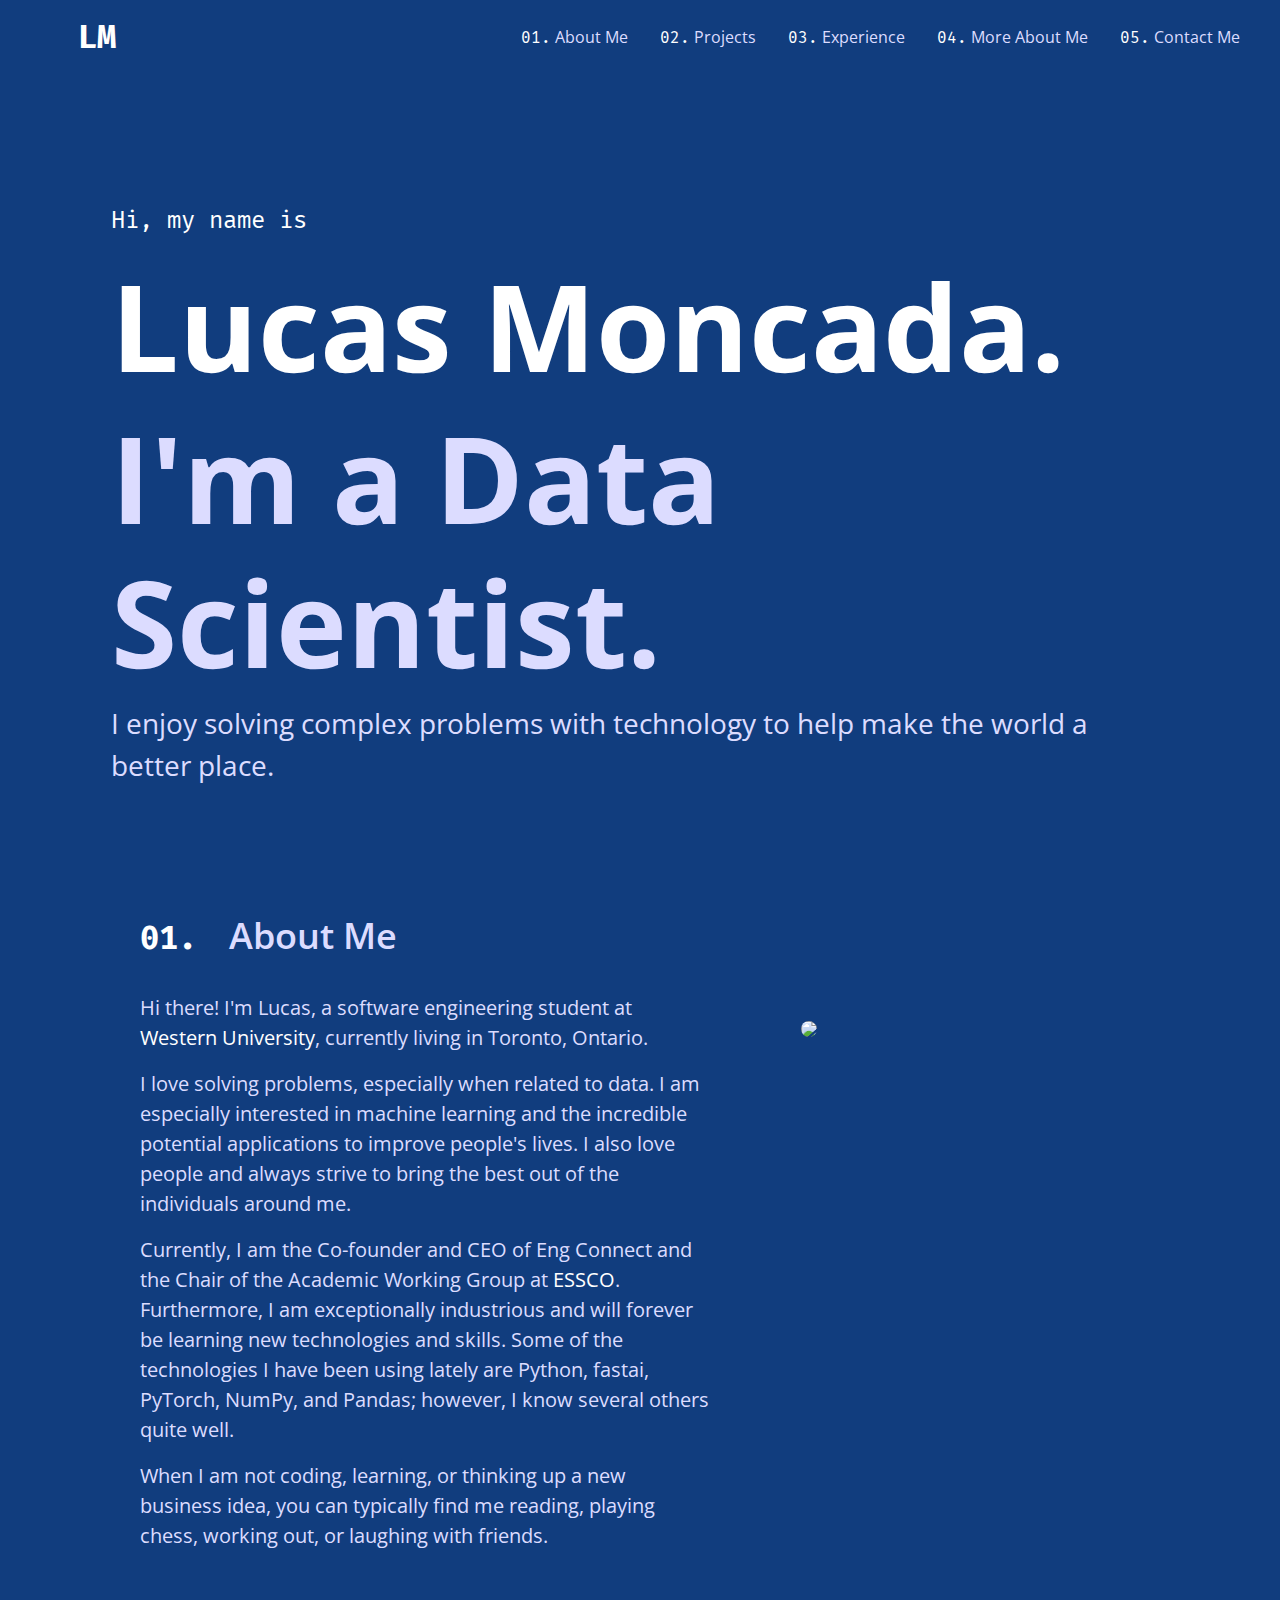
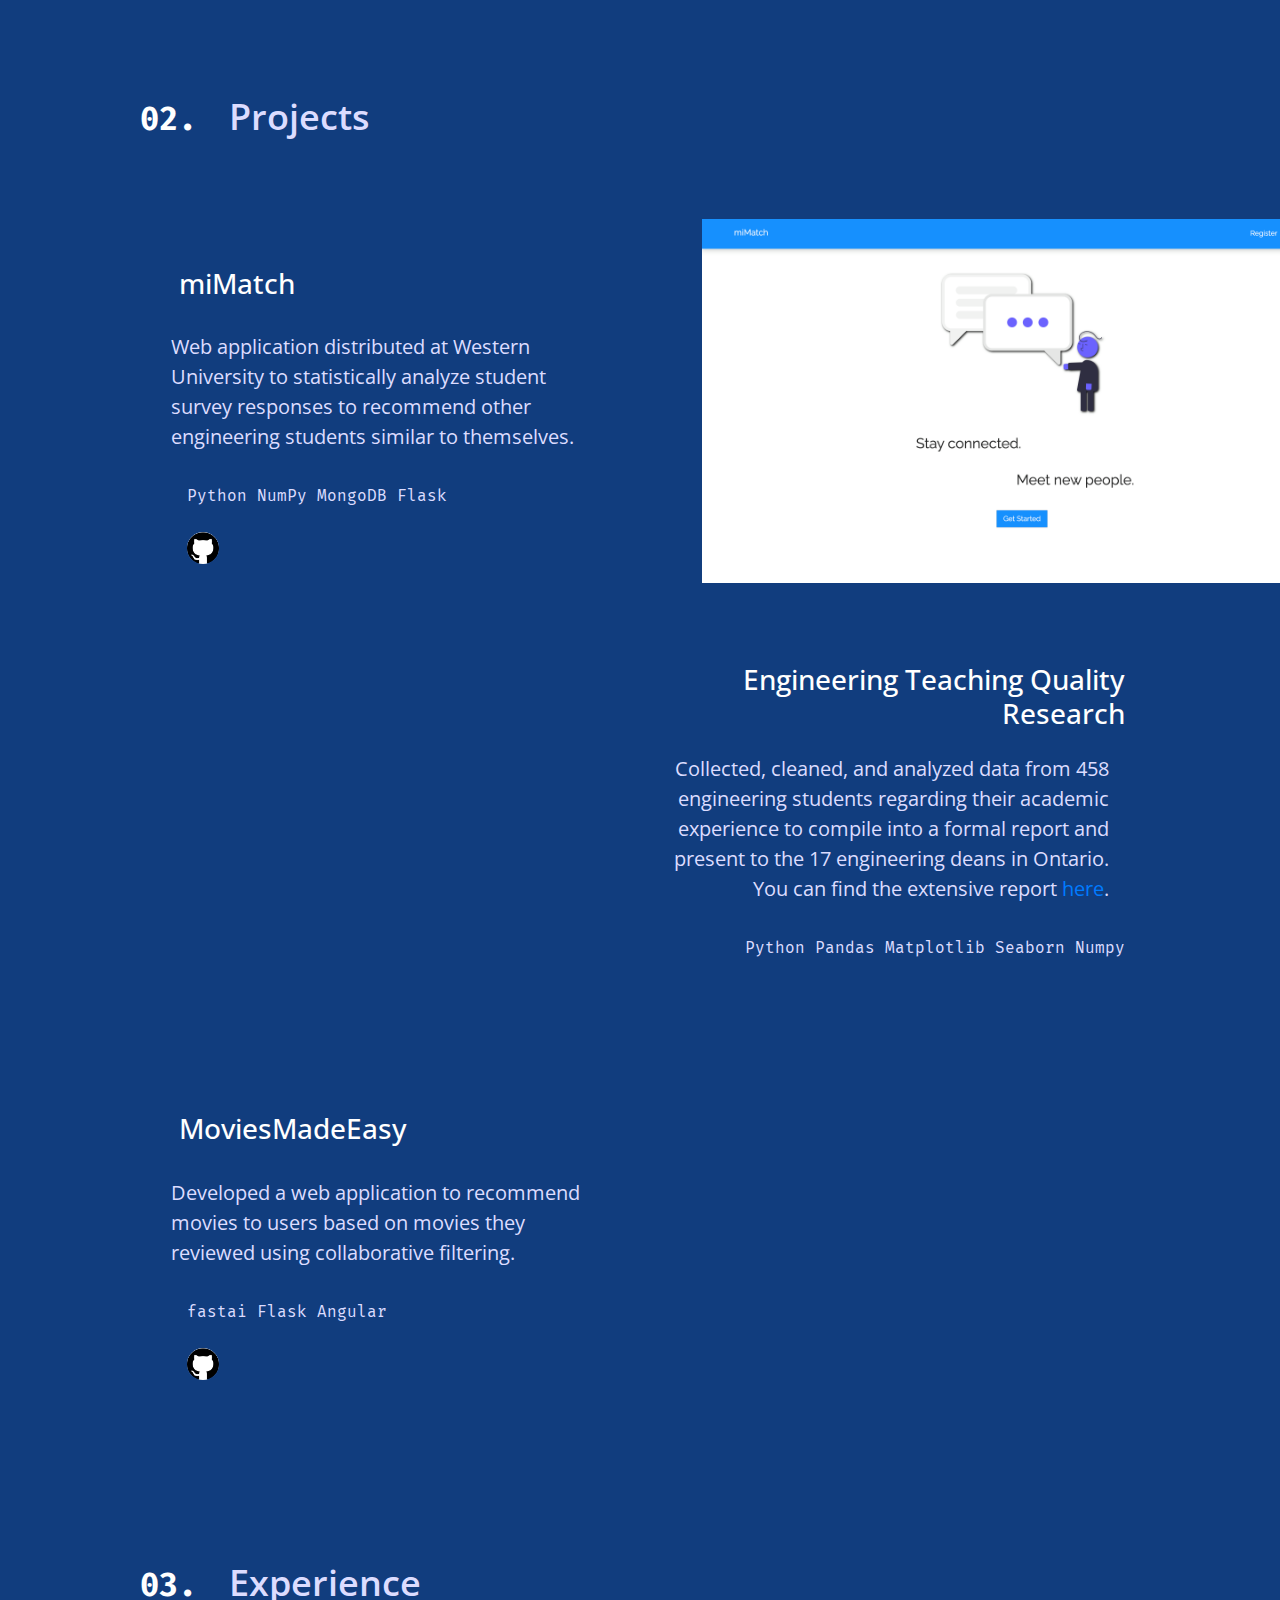
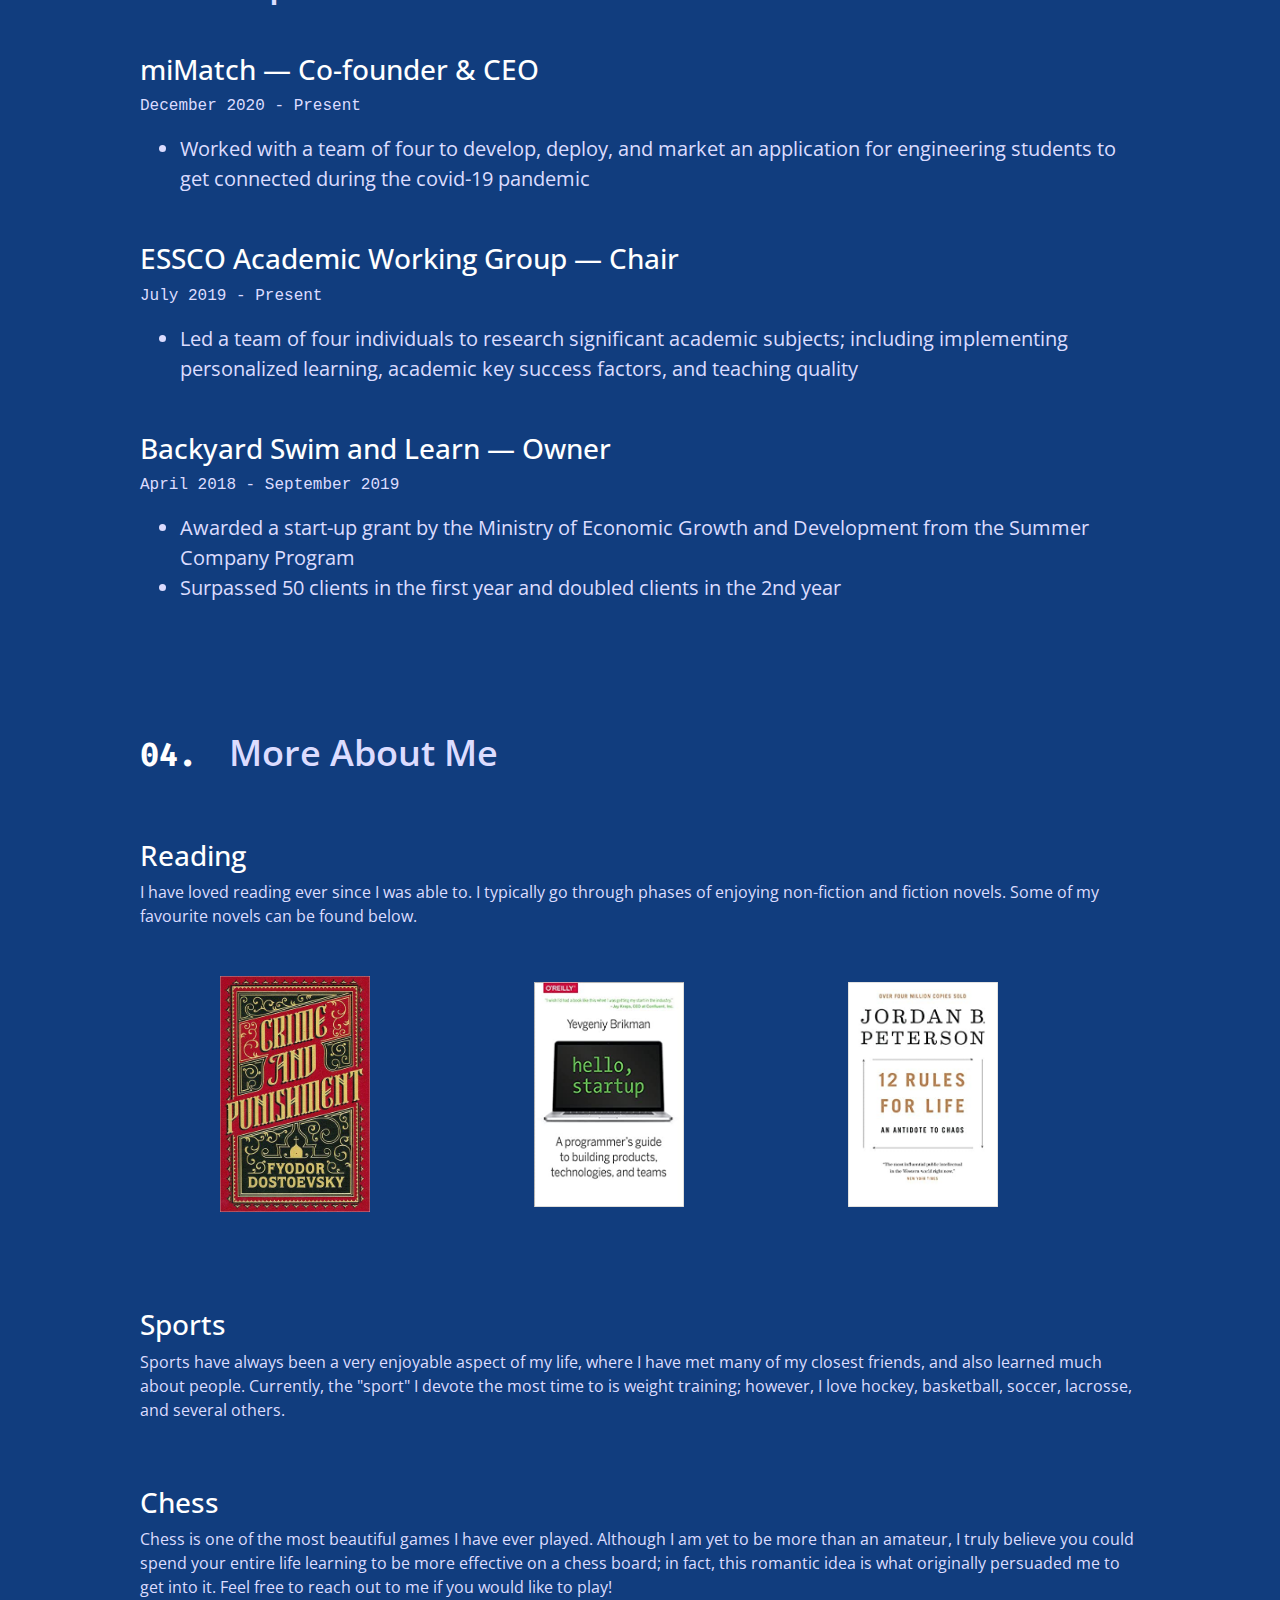
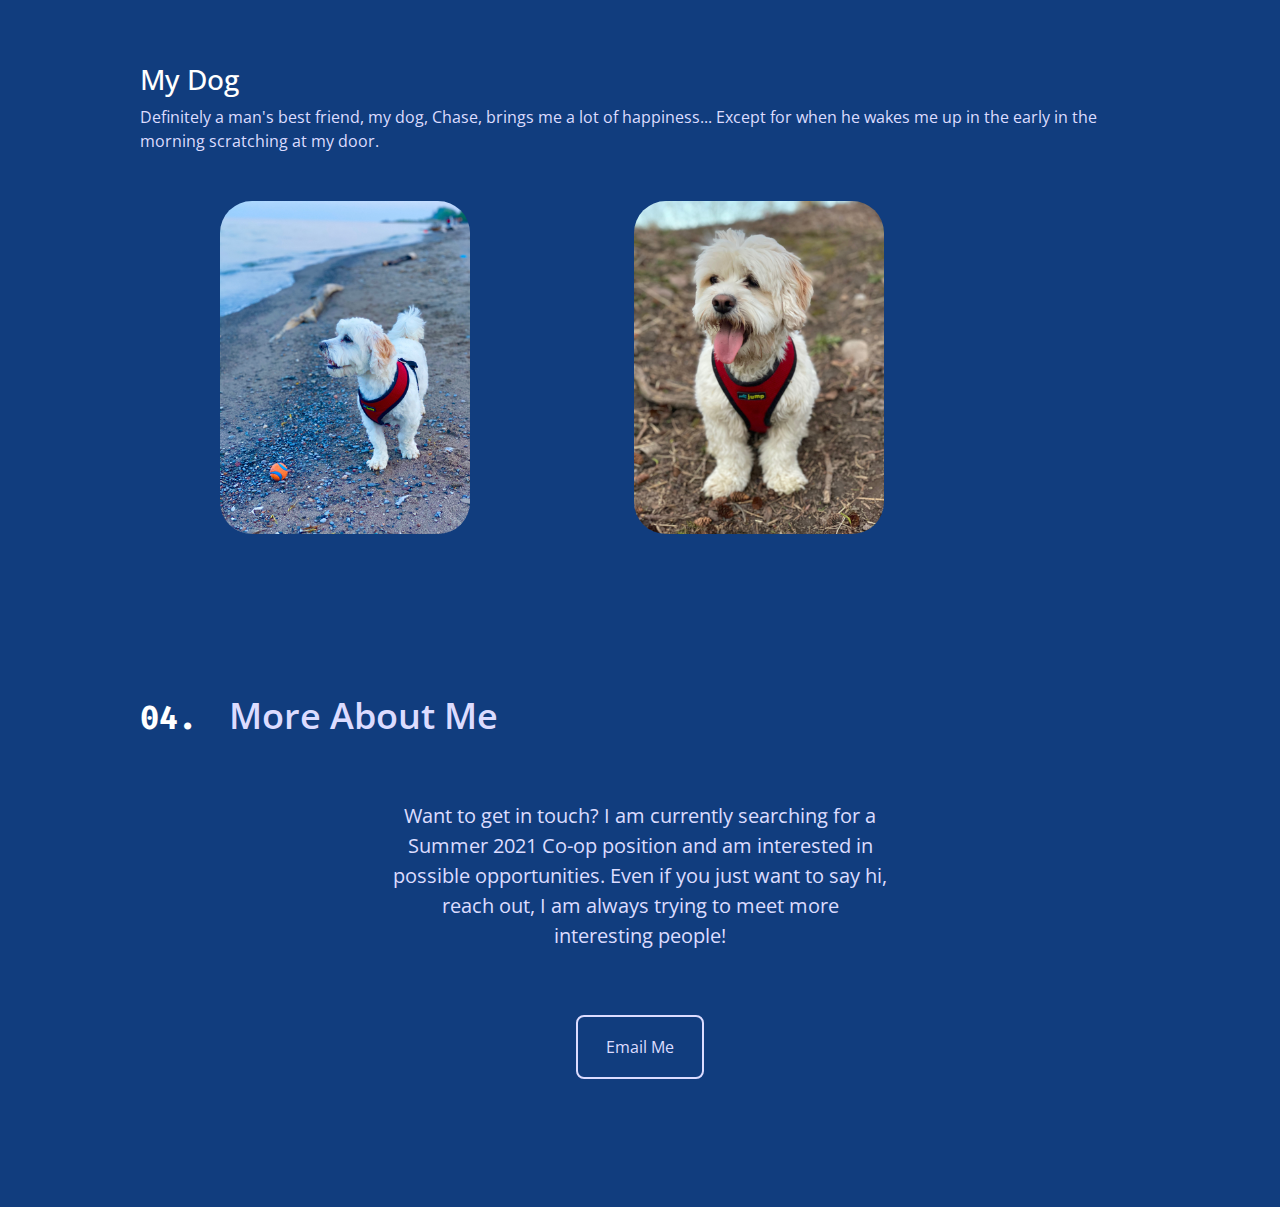
==== commit 29bd6021: "Added last two sections" ====
--- a/index.html
+++ b/index.html
@@ -6,37 +6,56 @@
     <title>Lucas Portfolio Site</title>
     <link rel="stylesheet" href="https://maxcdn.bootstrapcdn.com/bootstrap/4.0.0/css/bootstrap.min.css" integrity="sha384-Gn5384xqQ1aoWXA+058RXPxPg6fy4IWvTNh0E263XmFcJlSAwiGgFAW/dAiS6JXm" crossorigin="anonymous">
     <link rel="preconnect" href="https://fonts.gstatic.com">
-    <link href="https://fonts.googleapis.com/css2?family=Fira+Mono&family=Open+Sans:wght@400;600;700&display=swap" rel="stylesheet">    <link rel="stylesheet" href="styles.css">
+    <link href="https://fonts.googleapis.com/css2?family=Fira+Mono:wght@400;700&family=Open+Sans:wght@400;600;700&display=swap" rel="stylesheet">
+    <link rel="stylesheet" href="styles.css">
+    <link rel="shortcut icon" type="image/jpg" href="images/favicon-32x32.png"/>
 </head>
 
 <body>
 
-    <nav class="navbar navbar-expand-lg navbar-light bg-light">
-        <a class='navbar-brand' href='#'>LM</a>
-        <button class="navbar-toggler" type="button" data-toggle="collapse" data-target="#navbarNav" aria-controls="navbarNav" aria-expanded="false" aria-label="Toggle navigation">
-            <span class="navbar-toggler-icon">Icon</span>
+    <nav class="navbar navbar-expand-lg navbar-dark">
+        <a class='navbar-brand logo' href='#'>LM</a>
+        <button class="navbar-toggler" type="button" data-toggle="collapse" data-target="#navbarSupportedContent" aria-controls="navbarNav" aria-expanded="false" aria-label="Toggle navigation">
+            <span class="navbar-toggler-icon fas fa-bars"></span>
         </button>
-        <a class=''></a>
+        <div class="collapse navbar-collapse" id="navbarSupportedContent">
+            <ul class="navbar-nav ml-auto">
+                <li class='nav-item'>
+                    <a class='nav-link navitem' href='#AboutMe'><span class='navnum'>01.</span> <span class='navitem'>About Me</span></a>
+                </li>
+                <li class='nav-item'>
+                    <a class='nav-link navitem' href='#Projects'><span class='navnum'>02.</span> <span class='navitem'>Projects</span></a>
+                </li>
+                <li class='nav-item'>  
+                    <a class='nav-link navitem' href='#Experience'><span class='navnum'>03.</span> <span class='navitem'>Experience</span></a>      
+                </li>
+                <li class='nav-item'>
+                    <a class='nav-link navitem' href='#MoreAboutMe'><span class='navnum'>04.</span> <span class='navitem'>More About Me</span></a>
+                </li>
+                <li class='nav-item'>
+                    <a class='nav-link navitem' href='#ContactMe'><span class='navnum'>05.</span> <span class='navitem'>Contact Me</span></a>
+                </li>
+            </ul>
+        </div>
     </nav>
+
     <section class='mainview container-fluid' >
-
         <div class='title'>
             <p id='hi'>Hi, my name is</p>
             <h1 id='name'>Lucas Moncada.</h1>
             <h1 id='datascientist'>I'm a Data Scientist.</h1>
             <p id='oneliner'>I enjoy solving complex problems with technology to help make the world a better place.</p>
         </div>
-
     </section>
 
-    <section class='section container-fluid'>
+    <section class='container-fluid'>
         <div class='margin'>
-            <h2 class='headingtitle'><span class='headingnum'>01.</span>Who Am I?</h2>    
+            <h2 id='AboutMe' class='headingtitle'><span class='headingnum'>01.</span>About Me</h2>    
             <div class='row'>
                 <div class='col-lg-7 col-md-12 sectiontext'>
                     <p>Hi there! I'm Lucas, a software engineering student at <a class='link' href="https://www.uwo.ca/">Western University</a>, currently living in Toronto, Ontario.</p>
                     <p>I love solving problems, especially when related to data. I am especially interested in machine learning and the incredible potential applications to improve people's lives. I also love people and always strive to bring the best out of the individuals around me.</p>
-                    <p>Currently, I am the co-founder and CEO of Eng Connect and the Chair of the Academic Working Group at <a class='link' href='https://www.essco.ca/'>ESSCO</a>. Furthermore, I am exceptionally industrious and will forever be learning new technologies and skills. Some of the technologies I have been using lately are Python, fastai, PyTorch, NumPy, and Pandas; however, I know several others quite well.</p>
+                    <p>Currently, I am the Co-founder and CEO of Eng Connect and the Chair of the Academic Working Group at <a class='link' href='https://www.essco.ca/'>ESSCO</a>. Furthermore, I am exceptionally industrious and will forever be learning new technologies and skills. Some of the technologies I have been using lately are Python, fastai, PyTorch, NumPy, and Pandas; however, I know several others quite well.</p>
                     <p>When I am not coding, learning, or thinking up a new business idea, you can typically find me reading, playing chess, working out, or laughing with friends. </p>
                 </div>
                 <div class='col-lg-5 col-md-12'>
@@ -46,10 +65,10 @@
         </div>
     </section>
 
-    <section class='section container-fluid'>
+    <section class='container-fluid'>
         <div class='margin'>
-            <h2 class='headingtitle'><span class='headingnum'>02.</span>Projects</h2>
-            <div class='row'>
+            <h2 id='Projects' class='headingtitle'><span class='headingnum'>02.</span>Projects</h2>
+            <div class='secrow row'>
                 <div class='col-lg-6 col-md-12'>
                     <h2 class='projecttitle'>miMatch</h2>
                     <p class='projsummary'>Web application distributed at Western University to statistically analyze student survey responses to recommend other engineering students similar to themselves.</p>
@@ -60,9 +79,9 @@
                     <img id='engconnectpic' src='images/miMatch.png'>
                 </div>
             </div>
-            <div class='row'>
+            <div class='secrow row'>
                 <div class='col-lg-6 col-md-12'>
-                    
+                    <iframe width="560" height="315" src="https://www.youtube.com/embed/U_vkL07rp0o" frameborder="0" allow="accelerometer; autoplay; clipboard-write; encrypted-media; gyroscope; picture-in-picture" allowfullscreen></iframe>
                 </div>
                 <div class='rightproj col-lg-6 col-md-12'>
                     <h2 class='projecttitleright'>Engineering Teaching Quality Research</h2>
@@ -70,7 +89,7 @@
                     <p class='techusedright'>Python Pandas Matplotlib Seaborn Numpy</p>
                 </div>
             </div>
-            <div class='row'>
+            <div class='secrow row'>
                 <div class='col-lg-6 col-md-12'>
                     <h2 class='projecttitle'>MoviesMadeEasy</h2>
                     <p class='projsummary'>Developed a web application to recommend movies to users based on movies they reviewed using collaborative filtering.</p>
@@ -84,6 +103,71 @@
         </div>
     </section>
 
+    <section class='container-fluid'>
+        <div class='margin'>
+            <h2 id='Experience' class='headingtitle'><span class='headingnum'>03.</span>Experience</h2>
+            <div class='job'>
+                <h3 class='jobtitle'><span class='jobpos'>miMatch — Co-founder & CEO</span></h3>
+                <p class='jobtime'>December 2020 - Present</p>
+                <ul class='jobdescr arrow'>
+                    <li>Worked with a team of four to develop, deploy, and market an application for engineering students to get connected during the covid-19 pandemic</li>
+                </ul>
+            </div>
+            <div class='job'>
+                <h3 class='jobtitle'><span class='jobpos'>ESSCO Academic Working Group — Chair</span></h3>
+                <p class='jobtime'>July 2019 - Present</p>
+                <ul class='jobdescr'>
+                    <li>Led a team of four individuals to research significant academic subjects; including implementing personalized learning, academic key success factors, and teaching quality</li>
+                </ul>
+            </div>
+            <div class='job'>
+                <h3 class='jobtitle'><span class='jobpos'>Backyard Swim and Learn — Owner</span></h3>
+                <p class='jobtime'>April 2018 - September 2019</p>
+                <ul class='jobdescr'>
+                    <li>Awarded a start-up grant by the Ministry of Economic Growth and Development from the Summer Company Program</li>
+                    <li>Surpassed 50 clients in the first year and doubled clients in the 2nd year</li>
+                </ul>
+            </div>
+        </div>
+    </section>
+
+    <section class='container-fluid'>
+        <div class='margin'>
+            <h2 id='MoreAboutMe' class='headingtitle'><span class='headingnum'>04.</span>More About Me</h2>
+            <div class='mamsec'>
+                <h3 class='mamheading'>Reading</h3>
+                <p>I have loved reading ever since I was able to. I typically go through phases of enjoying non-fiction and fiction novels. Some of my favourite novels can be found below.</p>
+                <img class='book' src='images/crimeandpunishmentcover.jpg'>
+                <img class='book' src='images/hellostartupcover.jpg'>
+                <img class='book' src='images/12R4Lcover.jpg'>
+            </div>
+            <div class='mamsec'>
+                <h3 class='mamheading'>Sports</h3>
+                <p>Sports have always been a very enjoyable aspect of my life, where I have met many of my closest friends, and also learned much about people. Currently, the "sport" I devote the most time to is weight training; however, I love hockey, basketball, soccer, lacrosse, and several others.</p>
+            </div>
+            <div class='mamsec'>
+                <h3 class='mamheading'>Chess</h3>
+                <p>Chess is one of the most beautiful games I have ever played. Although I am yet to be more than an amateur, I truly believe you could spend your entire life learning to be more effective on a chess board; in fact, this romantic idea is what originally persuaded me to get into it. Feel free to reach out to me if you would like to play!</p>
+            </div>
+            <div class='mamsec'>
+                <h3 class='mamheading'>My Dog</h3>
+                <p>Definitely a man's best friend, my dog, Chase, brings me a lot of happiness... Except for when he wakes me up in the early in the morning scratching at my door.</p>
+                <img class='chase' src="images/Chase-Beach.jpeg">
+                <img class='chase' src='images/Chase-Forest.jpeg'>
+            </div>
+        </div>
+    </section>
+
+    <section class='container-fluid'>
+        <div class='margin'>
+            <h2 id='ContactMe' class='headingtitle'><span class='headingnum'>04.</span>More About Me</h2>
+            <p class='contacttext'>Want to get in touch? I am currently searching for a Summer 2021 Co-op position and am interested in possible opportunities. Even if you just want to say hi, reach out, I am always trying to meet more interesting people!</p>
+            <form class='text-center' method="post" action="mailto:lmoncad@uwo.ca">
+                <input id='contactbtn' type="submit" value="Email Me"/> 
+            </form>
+        </div>
+    </section>
+
     <script src="https://code.jquery.com/jquery-3.2.1.slim.min.js" integrity="sha384-KJ3o2DKtIkvYIK3UENzmM7KCkRr/rE9/Qpg6aAZGJwFDMVNA/GpGFF93hXpG5KkN" crossorigin="anonymous"></script>
     <script src="https://cdnjs.cloudflare.com/ajax/libs/popper.js/1.12.9/umd/popper.min.js" integrity="sha384-ApNbgh9B+Y1QKtv3Rn7W3mgPxhU9K/ScQsAP7hUibX39j7fakFPskvXusvfa0b4Q" crossorigin="anonymous"></script>
     <script src="https://maxcdn.bootstrapcdn.com/bootstrap/4.0.0/js/bootstrap.min.js" integrity="sha384-JZR6Spejh4U02d8jOt6vLEHfe/JQGiRRSQQxSfFWpi1MquVdAyjUar5+76PVCmYl" crossorigin="anonymous"></script>    
--- a/styles.css
+++ b/styles.css
@@ -8,6 +8,20 @@
     font-family: 'Open Sans', sans-serif;
 }
 
+.navbar-custom {
+    background-color: #113d7e;
+}
+
+.navitem {
+    color: rgb(220, 220, 255);
+    margin-right: 0.5rem;
+}
+
+.navnum {
+    font-family: 'Fira Mono', monospace;
+    color: white;
+}
+
 .title {
     margin: 8rem 0;
 }
@@ -17,12 +31,9 @@
     width: 85%;
 }
 
-/* .section {
-    margin: auto 10%;
-} */
-
 .margin {
-    margin: 3rem 10%
+    margin: 8rem 10%;
+    margin-top: 0;
 }
 
 .headingnum {
@@ -97,6 +108,59 @@
     margin: 3rem 10%;
 }
 
+.secrow {
+    margin: 2rem 0;
+}
+
+.logo {
+    font-family: 'Fira Mono', monospace;
+    font-weight: 700;
+    color: white;
+    font-size: 2rem;
+    margin-left: 5%
+}
+
+.job {
+    margin-top: 3rem;
+}
+
+.jobpos {
+    color: white;
+}
+
+.jobtime {
+    font-family: 'Fire Mono', monospace;
+}
+
+.jobdescr {
+    font-size: 1.25rem;
+}
+
+.mamsec {
+    margin-top: 4rem;
+}
+
+.book {
+    width: 15%;
+    margin: 2rem 8%
+}
+
+.chase {
+    width: 25%;
+    margin: 2rem 8%;
+    border-radius: 2rem;
+}
+
+.mamheading {
+    color: white;
+}
+
+.contacttext {
+    margin: 4rem 25%;
+    text-align: center;
+    font-size: 1.25rem;
+}
+
 div.container {
     margin: 0;
     width: 100%;
@@ -134,3 +198,16 @@
     margin: 3rem 10%;
 }
 
+#contactbtn {
+    background-color: #113d7e;
+    width: 8rem;
+    height: 4rem;
+    border-style: double;
+    border-color: rgb(220, 220, 255);
+    color: rgb(220, 220, 255);
+    border-radius: 0.5rem;
+}
+
+#contactbtn:hover {
+    cursor: pointer;
+}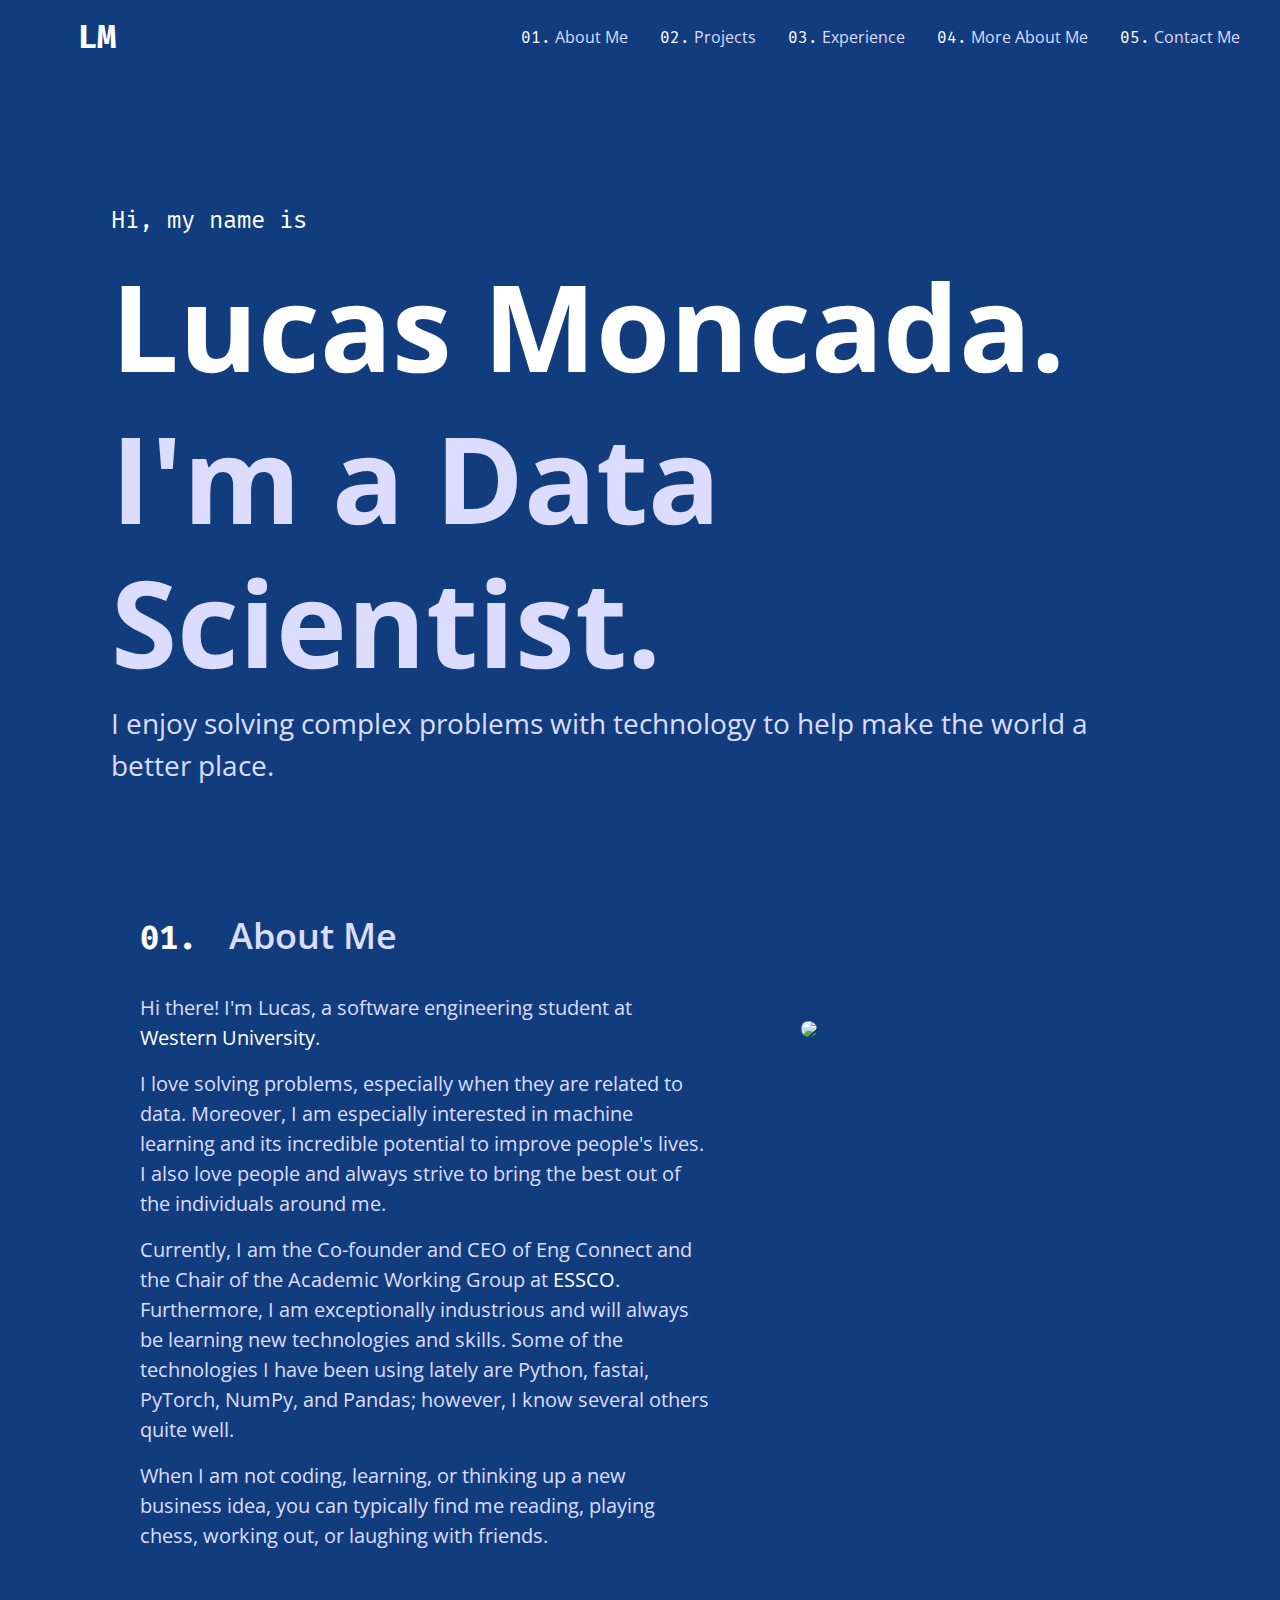
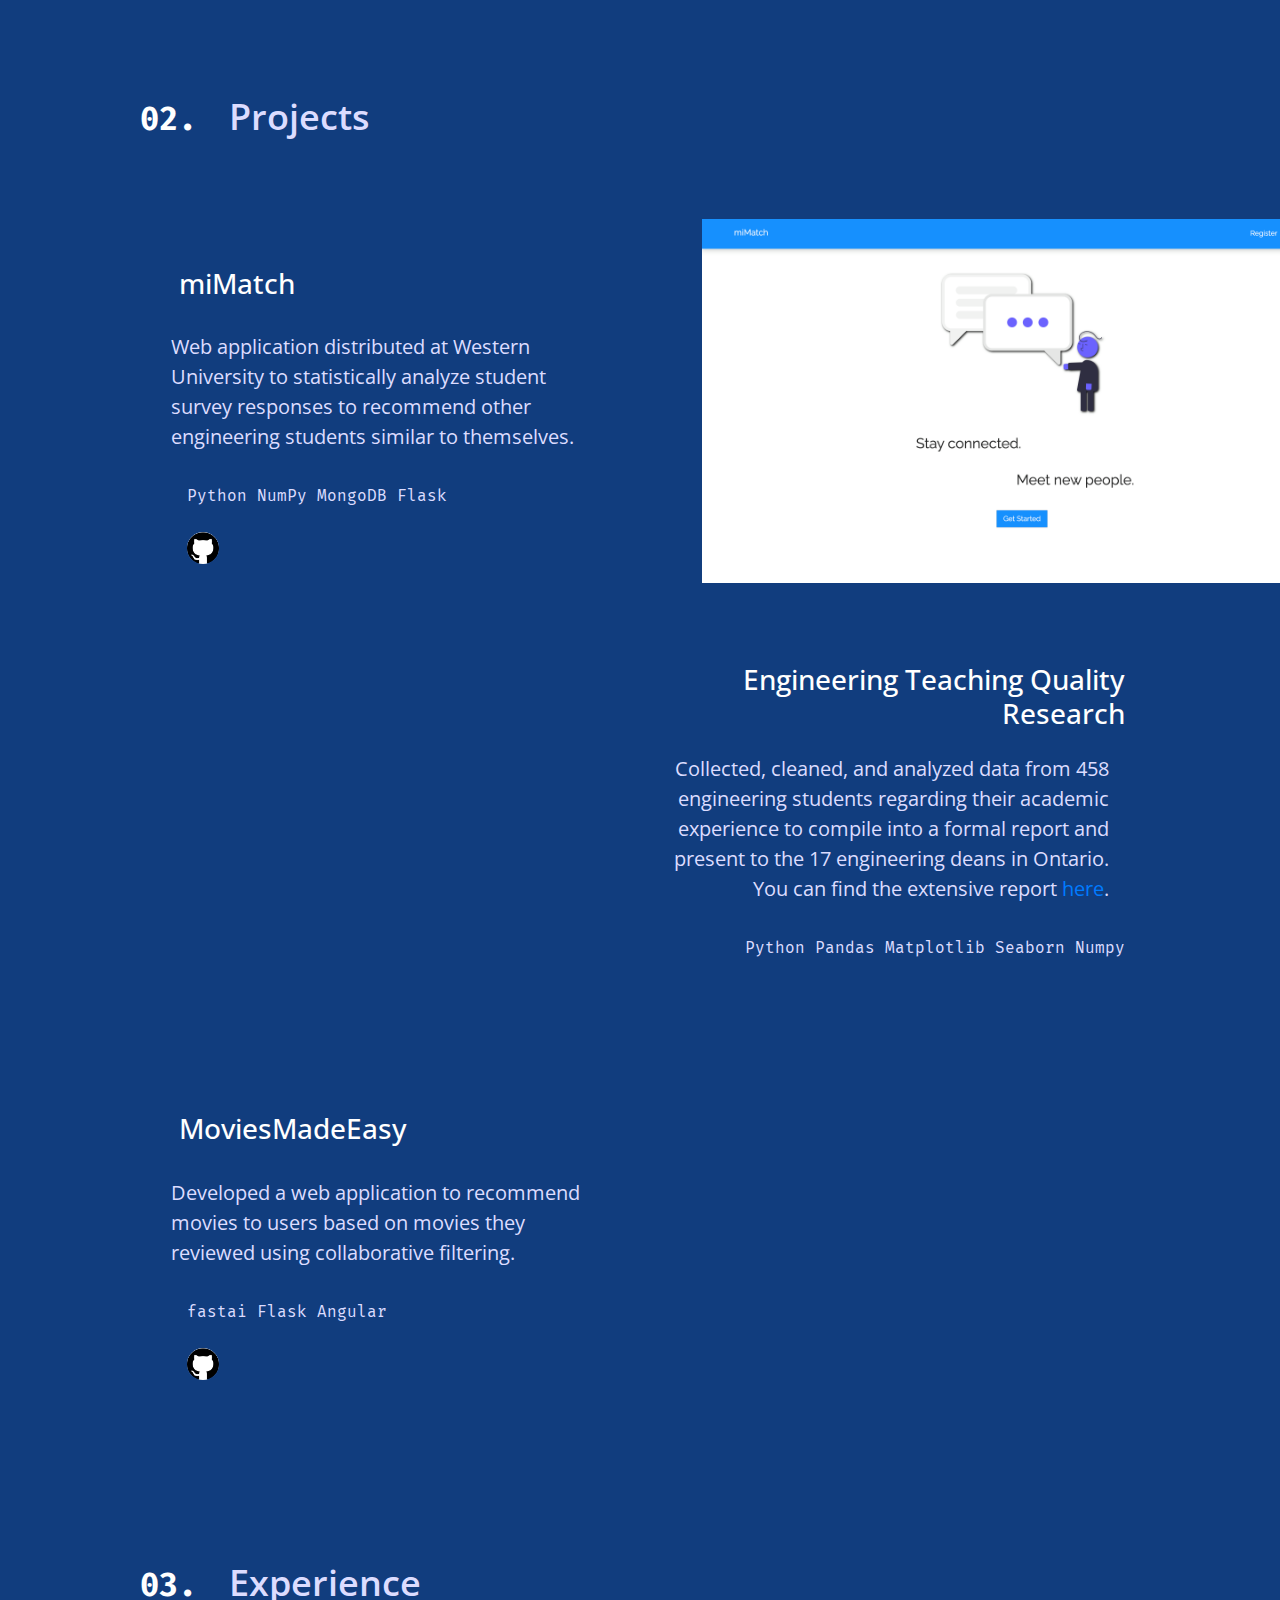
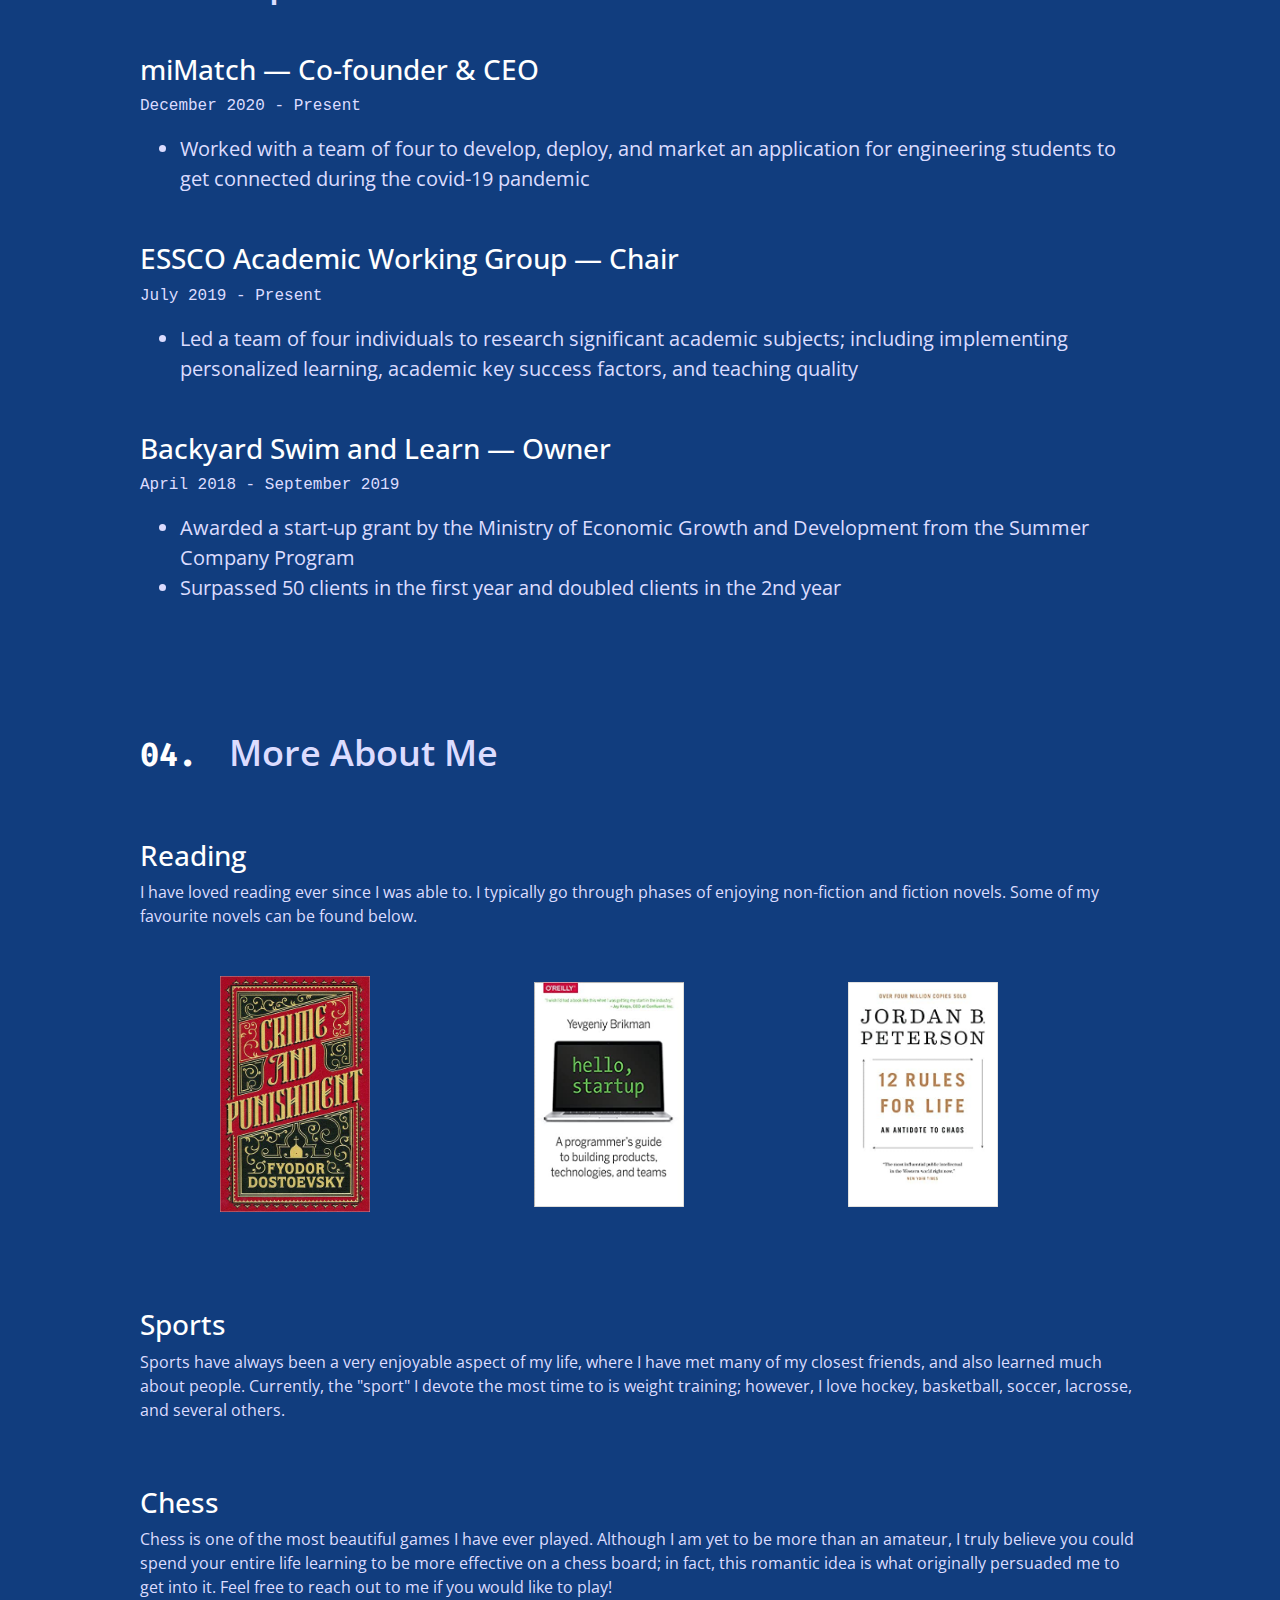
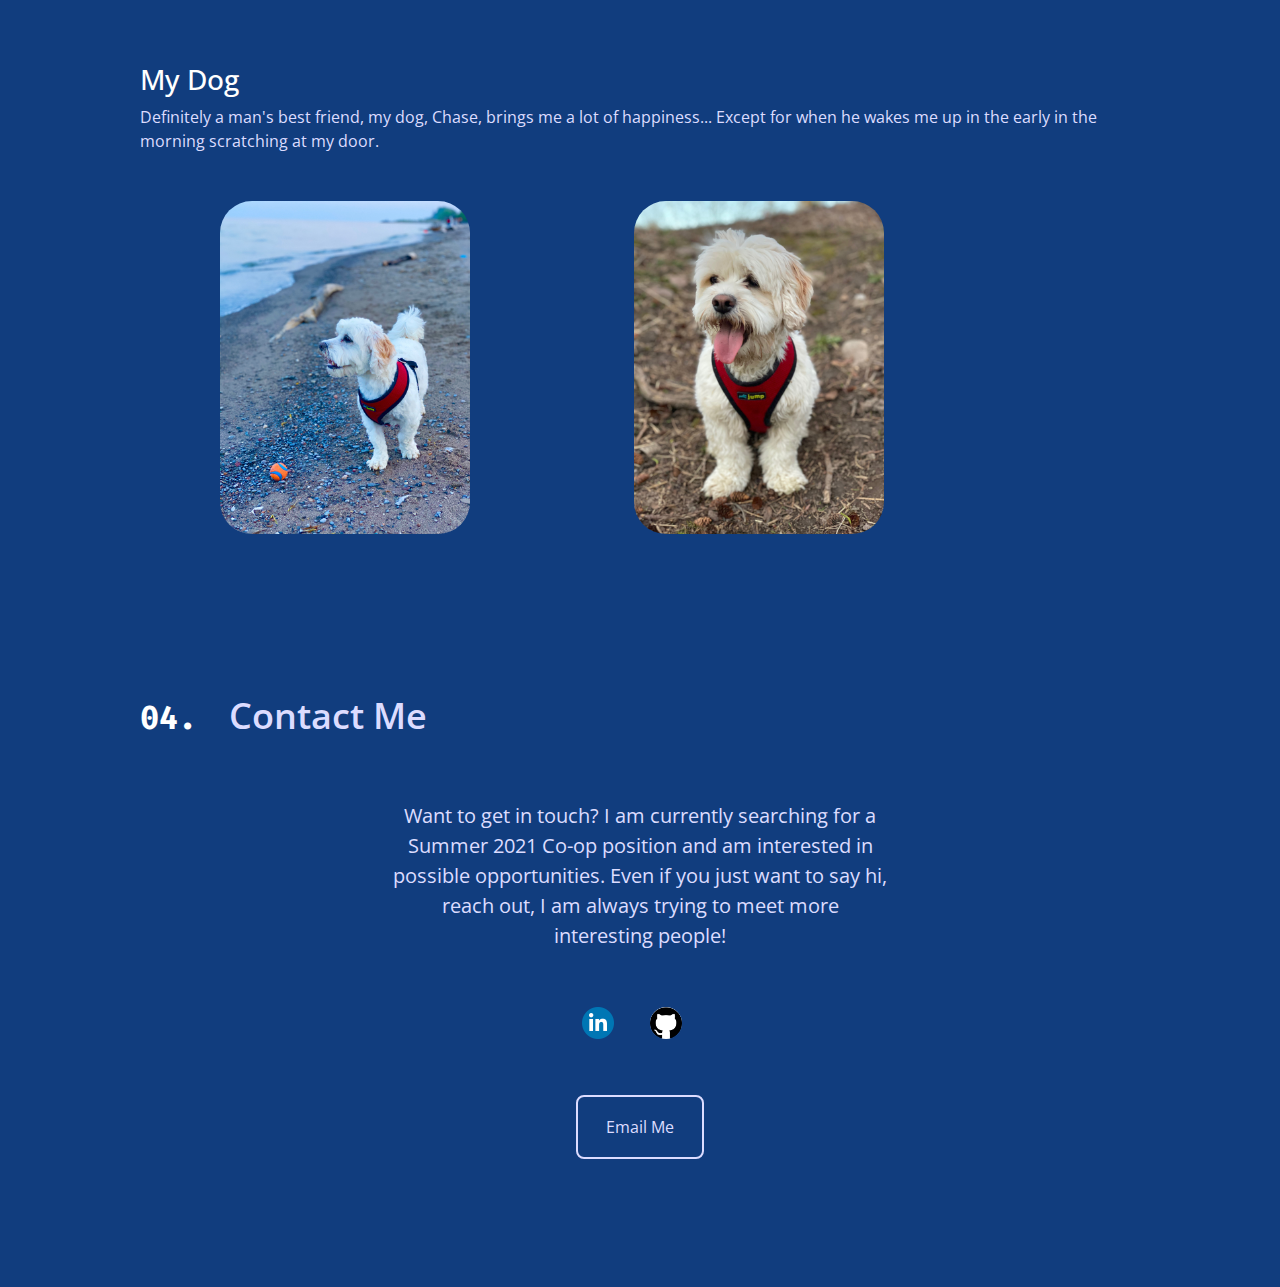
==== commit f01ab4d8: "Added LinkedIn and Github Profile Links" ====
--- a/index.html
+++ b/index.html
@@ -53,9 +53,9 @@
             <h2 id='AboutMe' class='headingtitle'><span class='headingnum'>01.</span>About Me</h2>    
             <div class='row'>
                 <div class='col-lg-7 col-md-12 sectiontext'>
-                    <p>Hi there! I'm Lucas, a software engineering student at <a class='link' href="https://www.uwo.ca/">Western University</a>, currently living in Toronto, Ontario.</p>
-                    <p>I love solving problems, especially when related to data. I am especially interested in machine learning and the incredible potential applications to improve people's lives. I also love people and always strive to bring the best out of the individuals around me.</p>
-                    <p>Currently, I am the Co-founder and CEO of Eng Connect and the Chair of the Academic Working Group at <a class='link' href='https://www.essco.ca/'>ESSCO</a>. Furthermore, I am exceptionally industrious and will forever be learning new technologies and skills. Some of the technologies I have been using lately are Python, fastai, PyTorch, NumPy, and Pandas; however, I know several others quite well.</p>
+                    <p>Hi there! I'm Lucas, a software engineering student at <a class='link' href="https://www.uwo.ca/">Western University</a>.</p>
+                    <p>I love solving problems, especially when they are related to data. Moreover, I am especially interested in machine learning and its incredible potential to improve people's lives. I also love people and always strive to bring the best out of the individuals around me.</p>
+                    <p>Currently, I am the Co-founder and CEO of Eng Connect and the Chair of the Academic Working Group at <a class='link' href='https://www.essco.ca/'>ESSCO</a>. Furthermore, I am exceptionally industrious and will always be learning new technologies and skills. Some of the technologies I have been using lately are Python, fastai, PyTorch, NumPy, and Pandas; however, I know several others quite well.</p>
                     <p>When I am not coding, learning, or thinking up a new business idea, you can typically find me reading, playing chess, working out, or laughing with friends. </p>
                 </div>
                 <div class='col-lg-5 col-md-12'>
@@ -160,8 +160,12 @@
 
     <section class='container-fluid'>
         <div class='margin'>
-            <h2 id='ContactMe' class='headingtitle'><span class='headingnum'>04.</span>More About Me</h2>
+            <h2 id='ContactMe' class='headingtitle'><span class='headingnum'>04.</span>Contact Me</h2>
             <p class='contacttext'>Want to get in touch? I am currently searching for a Summer 2021 Co-op position and am interested in possible opportunities. Even if you just want to say hi, reach out, I am always trying to meet more interesting people!</p>
+            <div class='contactlogo'>
+                <a href='https://www.linkedin.com/in/lucasmoncada/'><img class='linkedinlogo' src='images/linkedin-logo.png'></a>
+                <a href='https://github.com/lucasmoncada08'><img class='gitlogo' src='images/github-icon.png'></a>
+            </div>
             <form class='text-center' method="post" action="mailto:lmoncad@uwo.ca">
                 <input id='contactbtn' type="submit" value="Email Me"/> 
             </form>
--- a/styles.css
+++ b/styles.css
@@ -120,6 +120,10 @@
     margin-left: 5%
 }
 
+.linkedinlogo {
+    width: 2rem;
+}
+
 .job {
     margin-top: 3rem;
 }
@@ -156,9 +160,20 @@
 }
 
 .contacttext {
-    margin: 4rem 25%;
+    margin: 4rem 25% 2rem;
     text-align: center;
     font-size: 1.25rem;
+}
+
+.contactlogo {
+    text-align: center;
+    margin: 0rem 2rem 2rem;
+    position: relative;
+    left: 0.5rem;
+}
+
+span.contactlogo {
+    display: block;
 }
 
 div.container {
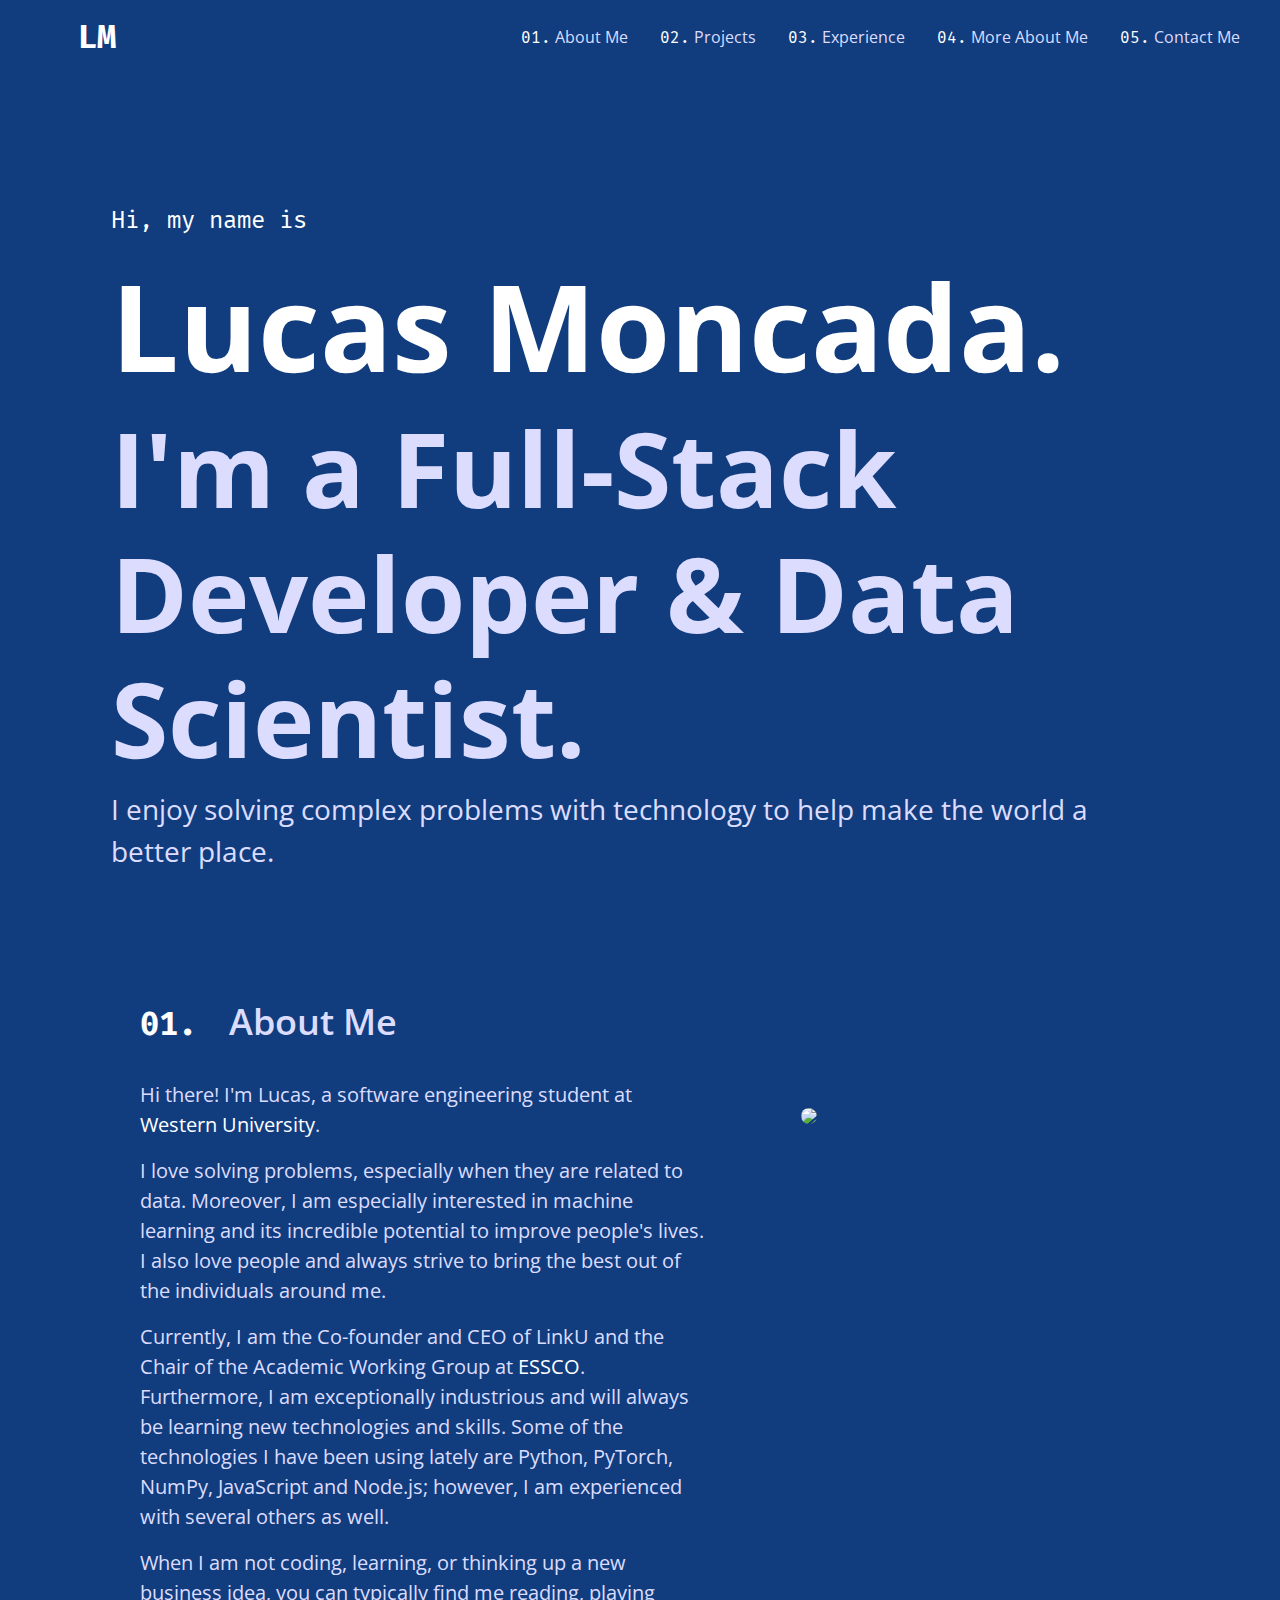
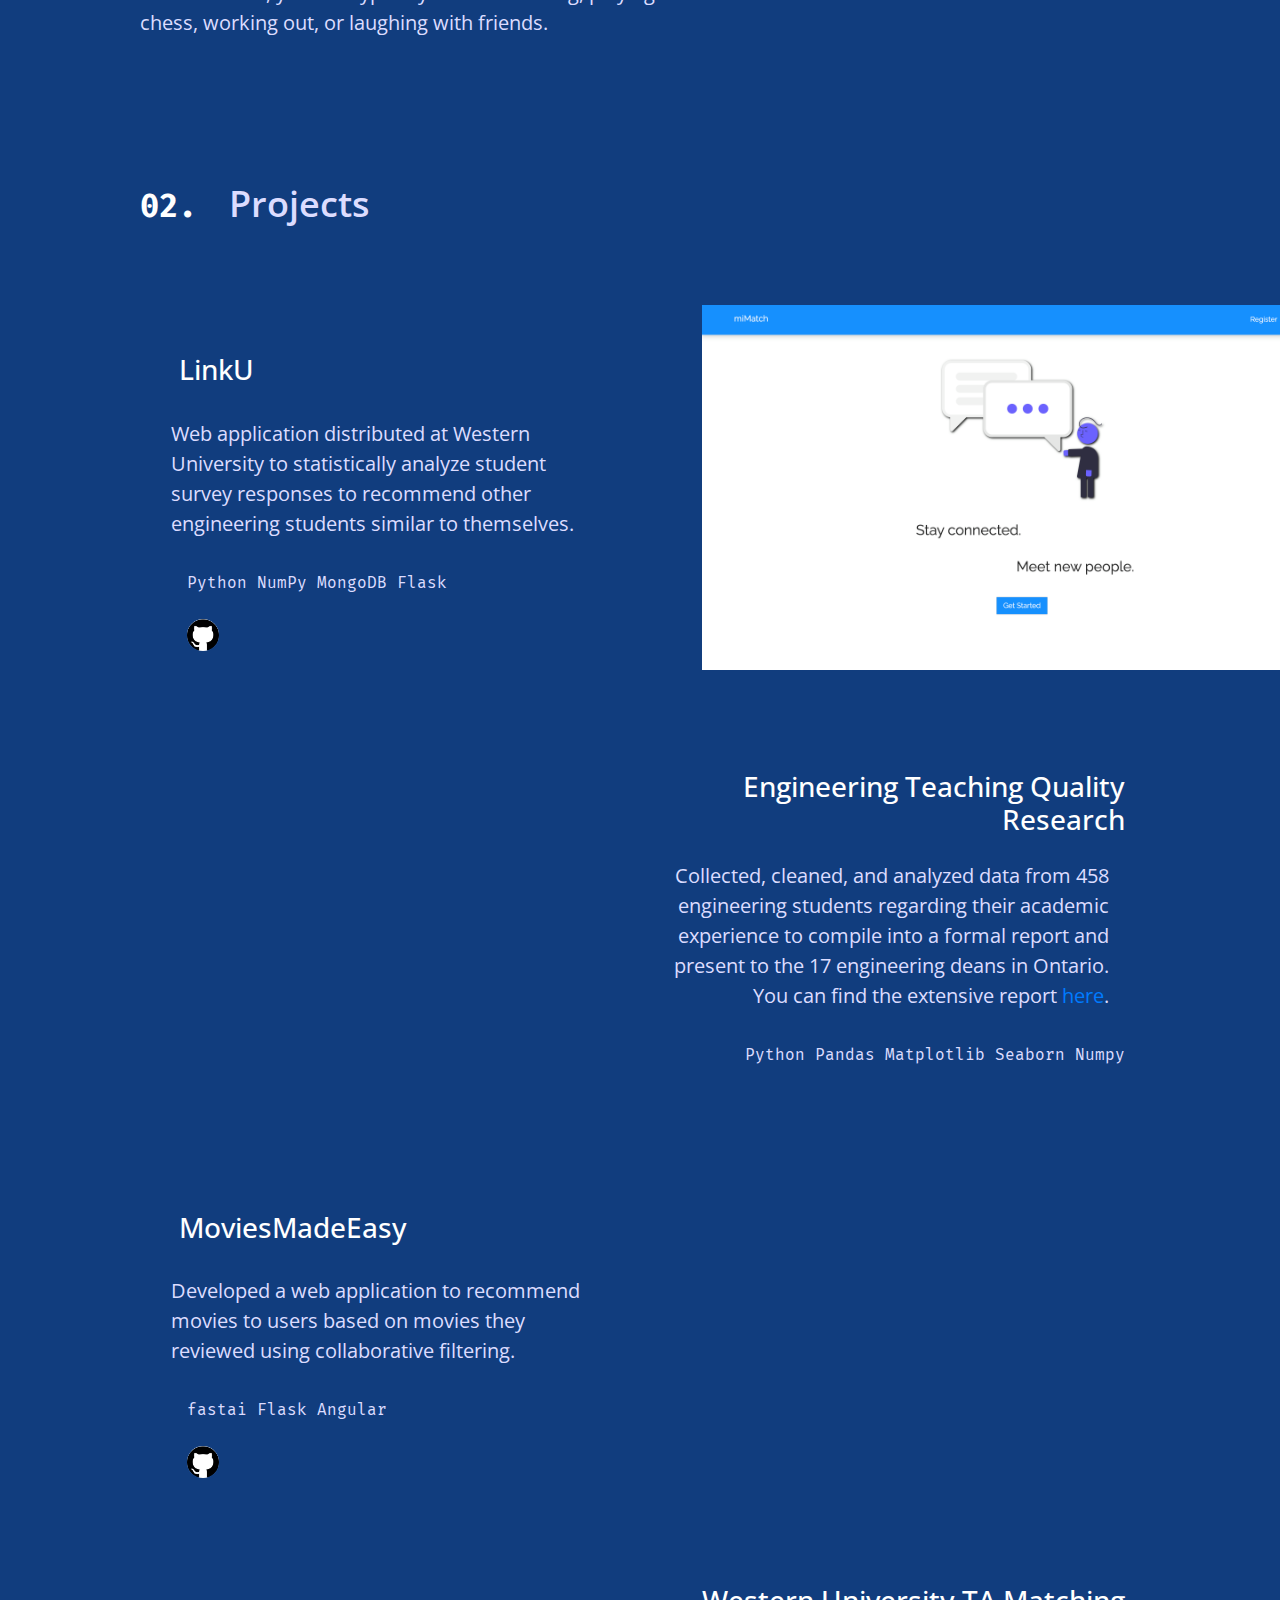
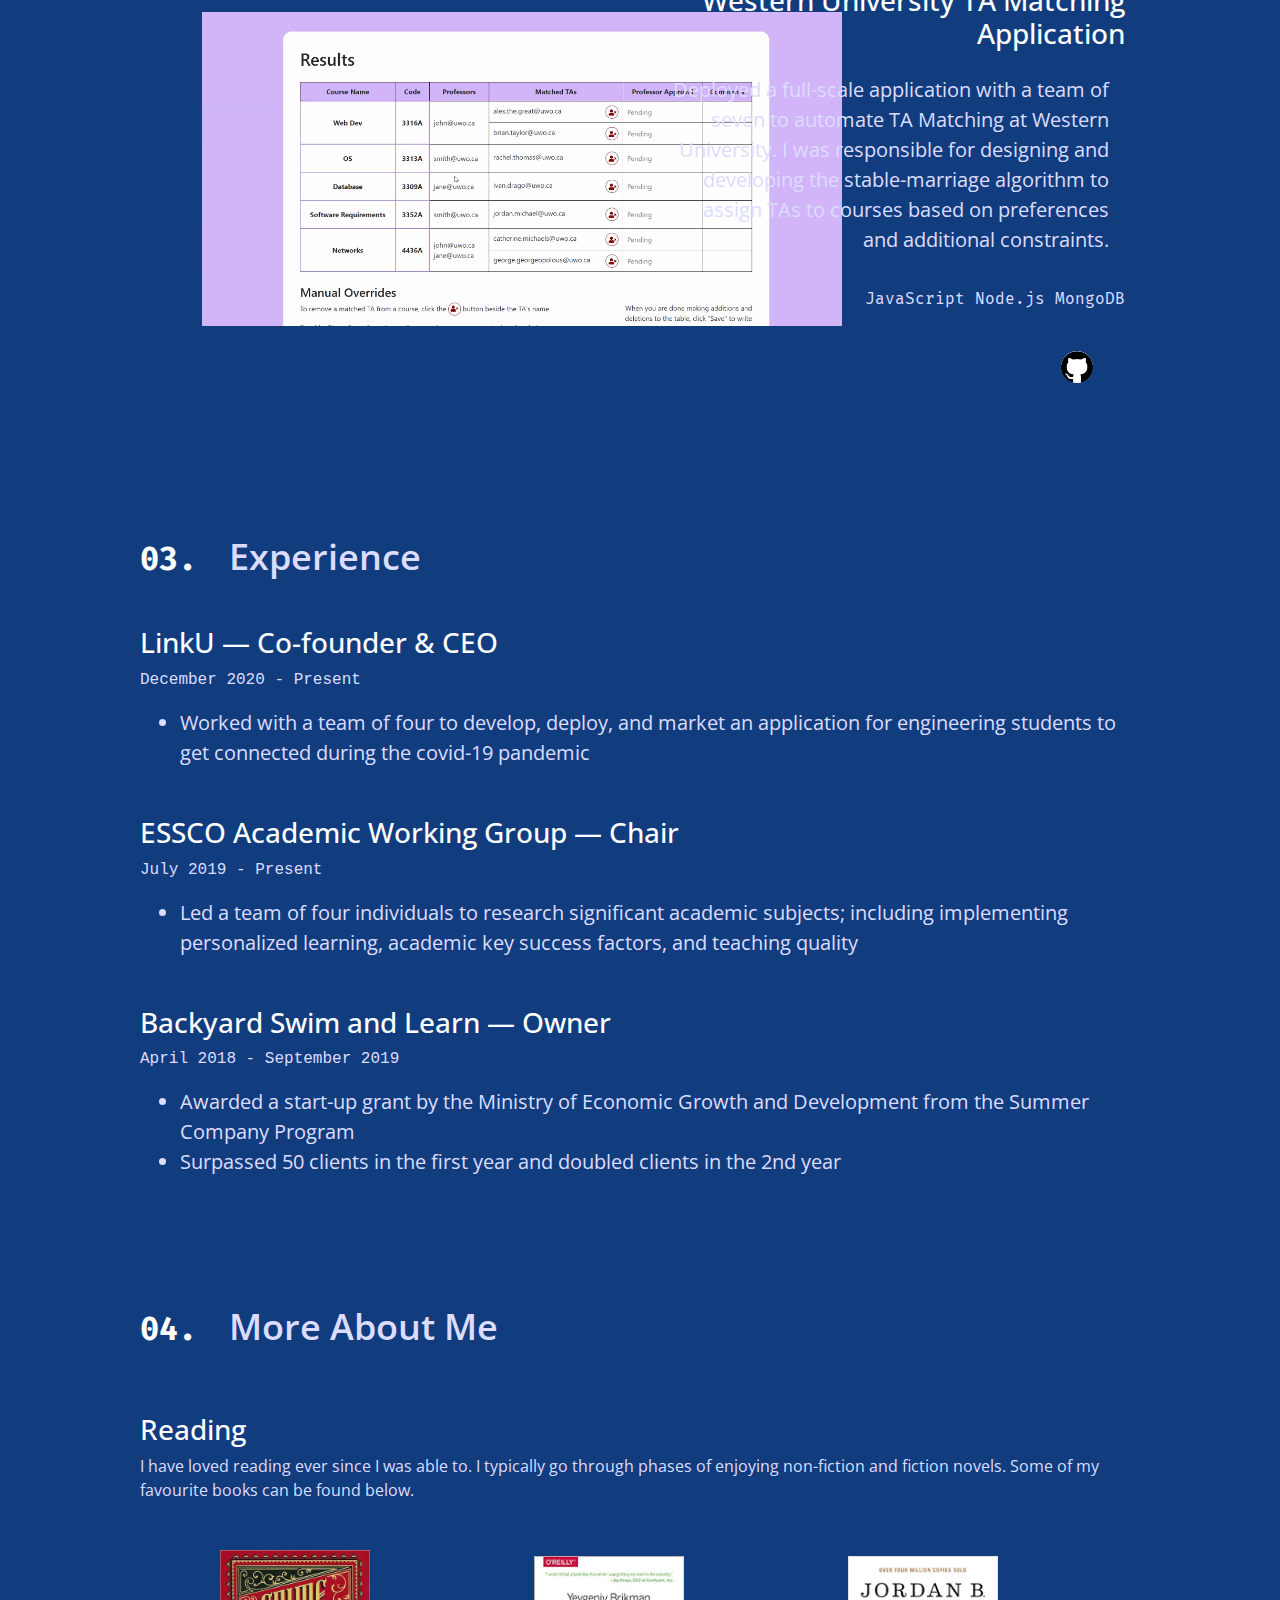
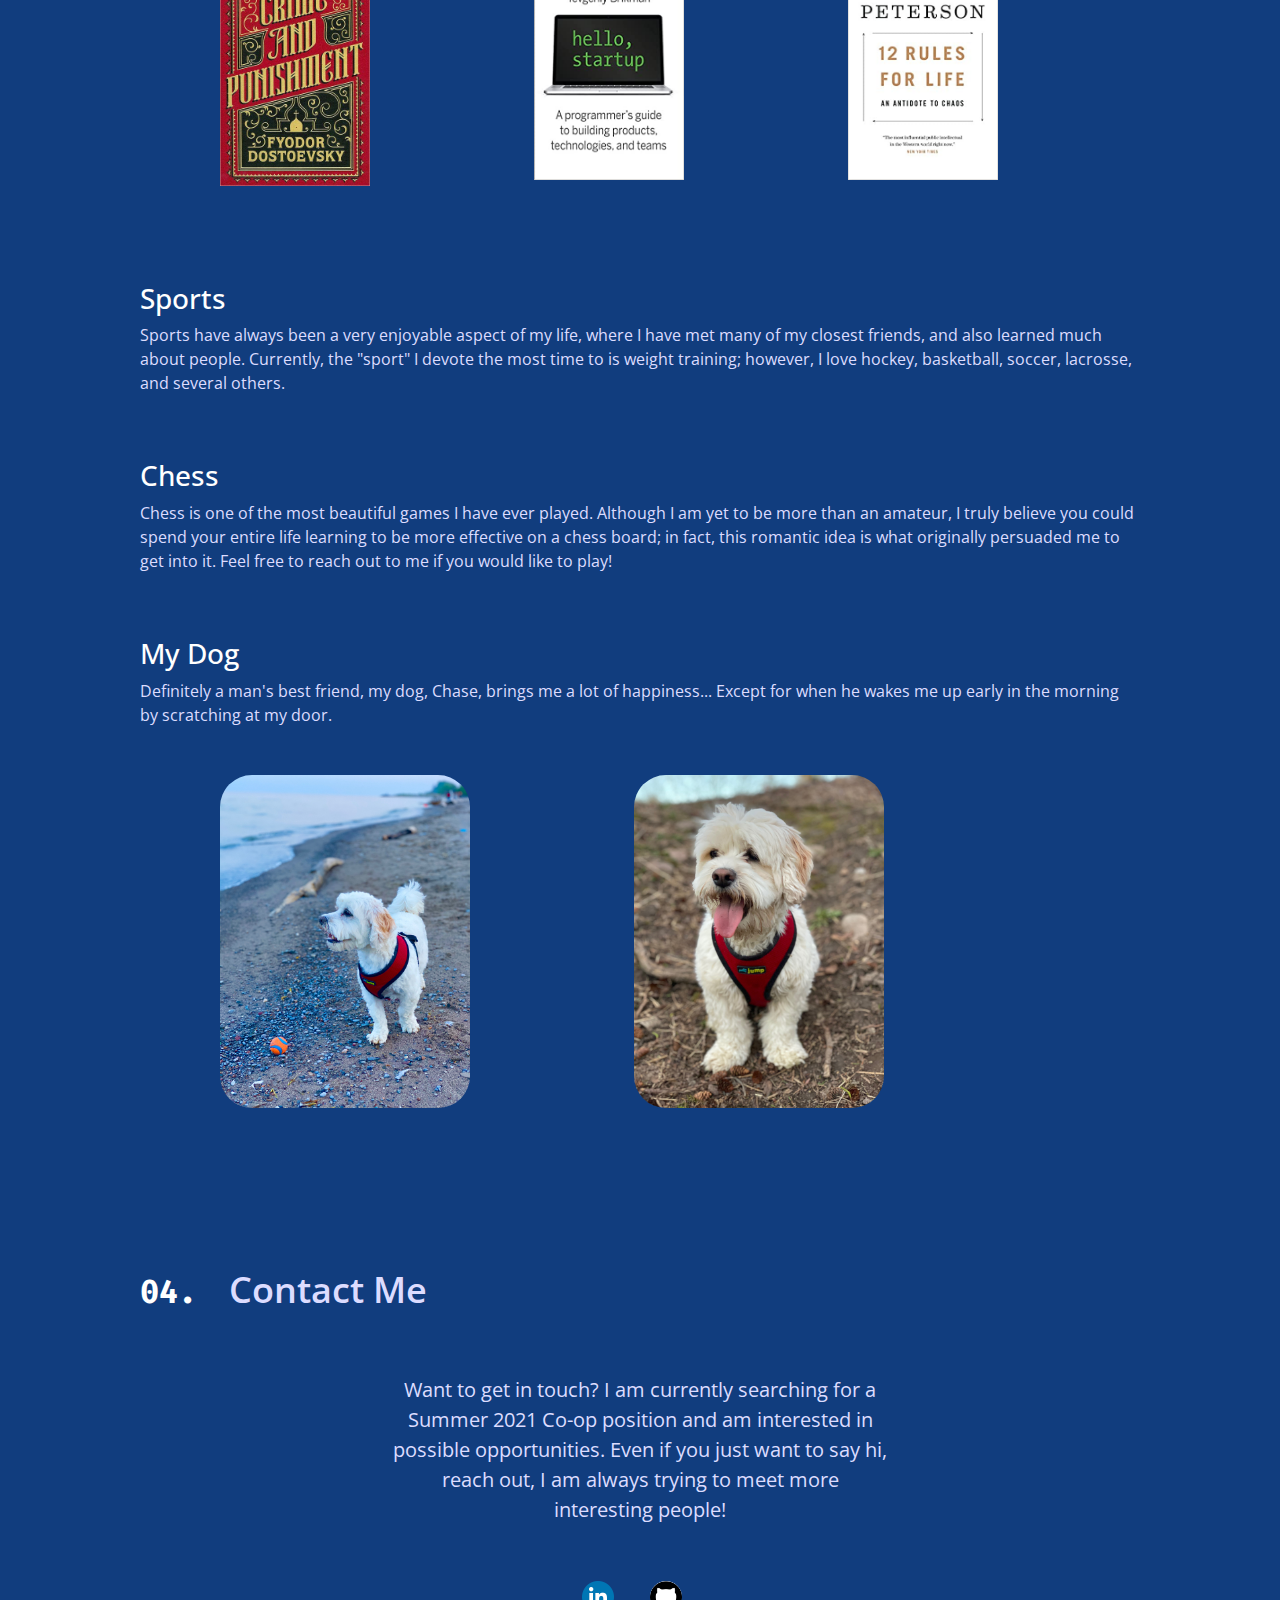
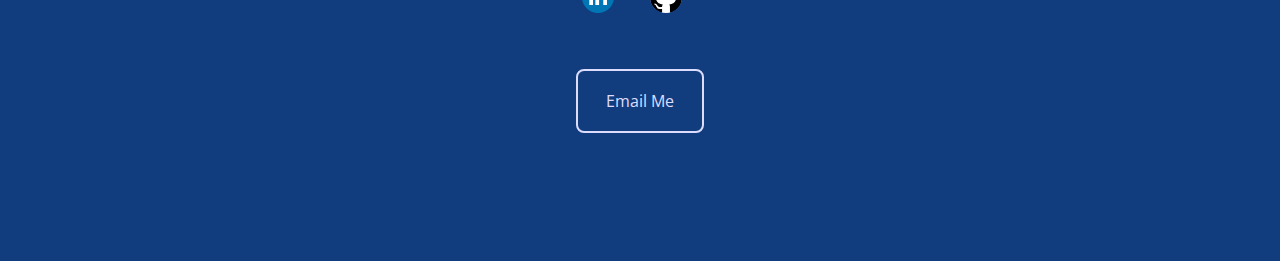
==== commit da9407b5: "Added ta-inder project" ====
--- a/index.html
+++ b/index.html
@@ -3,7 +3,7 @@
 
 <head>
     <meta charset="UTF-8">
-    <title>Lucas Portfolio Site</title>
+    <title>Lucas Moncada's Portfolio</title>
     <link rel="stylesheet" href="https://maxcdn.bootstrapcdn.com/bootstrap/4.0.0/css/bootstrap.min.css" integrity="sha384-Gn5384xqQ1aoWXA+058RXPxPg6fy4IWvTNh0E263XmFcJlSAwiGgFAW/dAiS6JXm" crossorigin="anonymous">
     <link rel="preconnect" href="https://fonts.gstatic.com">
     <link href="https://fonts.googleapis.com/css2?family=Fira+Mono:wght@400;700&family=Open+Sans:wght@400;600;700&display=swap" rel="stylesheet">
@@ -43,7 +43,7 @@
         <div class='title'>
             <p id='hi'>Hi, my name is</p>
             <h1 id='name'>Lucas Moncada.</h1>
-            <h1 id='datascientist'>I'm a Data Scientist.</h1>
+            <h1 id='datascientist'>I'm a Full-Stack Developer & Data Scientist.</h1>
             <p id='oneliner'>I enjoy solving complex problems with technology to help make the world a better place.</p>
         </div>
     </section>
@@ -55,7 +55,7 @@
                 <div class='col-lg-7 col-md-12 sectiontext'>
                     <p>Hi there! I'm Lucas, a software engineering student at <a class='link' href="https://www.uwo.ca/">Western University</a>.</p>
                     <p>I love solving problems, especially when they are related to data. Moreover, I am especially interested in machine learning and its incredible potential to improve people's lives. I also love people and always strive to bring the best out of the individuals around me.</p>
-                    <p>Currently, I am the Co-founder and CEO of Eng Connect and the Chair of the Academic Working Group at <a class='link' href='https://www.essco.ca/'>ESSCO</a>. Furthermore, I am exceptionally industrious and will always be learning new technologies and skills. Some of the technologies I have been using lately are Python, fastai, PyTorch, NumPy, and Pandas; however, I know several others quite well.</p>
+                    <p>Currently, I am the Co-founder and CEO of LinkU and the Chair of the Academic Working Group at <a class='link' href='https://www.essco.ca/'>ESSCO</a>. Furthermore, I am exceptionally industrious and will always be learning new technologies and skills. Some of the technologies I have been using lately are Python, PyTorch, NumPy, JavaScript and Node.js; however, I am experienced with several others as well.</p>
                     <p>When I am not coding, learning, or thinking up a new business idea, you can typically find me reading, playing chess, working out, or laughing with friends. </p>
                 </div>
                 <div class='col-lg-5 col-md-12'>
@@ -70,7 +70,7 @@
             <h2 id='Projects' class='headingtitle'><span class='headingnum'>02.</span>Projects</h2>
             <div class='secrow row'>
                 <div class='col-lg-6 col-md-12'>
-                    <h2 class='projecttitle'>miMatch</h2>
+                    <h2 class='projecttitle'>LinkU</h2>
                     <p class='projsummary'>Web application distributed at Western University to statistically analyze student survey responses to recommend other engineering students similar to themselves.</p>
                     <p class='techused'>Python NumPy MongoDB Flask</p>
                     <a href='https://github.com/aasirvalji/match'><img class='gitlogo' src='images/github-icon.png'></a>
@@ -100,6 +100,17 @@
                     <iframe class='video' width="560" height="315" src="https://www.youtube.com/embed/QLFqP2udvBA" frameborder="0" allow="accelerometer; autoplay; clipboard-write; encrypted-media; gyroscope; picture-in-picture" allowfullscreen></iframe>
                 </div>
             </div>
+            <div class='secrow row'>
+                <div class='col-lg-6 col-md-12'>
+                    <img id='ta-inderpic' src='images/ta-inder-matches.png'>
+                </div>
+                <div class='rightproj col-lg-6 col-md-12'>
+                    <h2 class='projecttitleright'>Western University TA Matching Application</h2>
+                    <p class='projsummaryright'>Deployed a full-scale application with a team of seven to automate TA Matching at Western University. I was responsible for designing and developing the stable-marriage algorithm to assign TAs to courses based on preferences and additional constraints.</p>
+                    <p class='techusedright'>JavaScript Node.js MongoDB</p>
+                    <a href='https://github.com/summerswu/ta-inder'><img class='gitlogo' src='images/github-icon.png'></a>
+                </div>
+            </div>
         </div>
     </section>
 
@@ -107,7 +118,7 @@
         <div class='margin'>
             <h2 id='Experience' class='headingtitle'><span class='headingnum'>03.</span>Experience</h2>
             <div class='job'>
-                <h3 class='jobtitle'><span class='jobpos'>miMatch — Co-founder & CEO</span></h3>
+                <h3 class='jobtitle'><span class='jobpos'>LinkU — Co-founder & CEO</span></h3>
                 <p class='jobtime'>December 2020 - Present</p>
                 <ul class='jobdescr arrow'>
                     <li>Worked with a team of four to develop, deploy, and market an application for engineering students to get connected during the covid-19 pandemic</li>
@@ -136,7 +147,7 @@
             <h2 id='MoreAboutMe' class='headingtitle'><span class='headingnum'>04.</span>More About Me</h2>
             <div class='mamsec'>
                 <h3 class='mamheading'>Reading</h3>
-                <p>I have loved reading ever since I was able to. I typically go through phases of enjoying non-fiction and fiction novels. Some of my favourite novels can be found below.</p>
+                <p>I have loved reading ever since I was able to. I typically go through phases of enjoying non-fiction and fiction novels. Some of my favourite books can be found below.</p>
                 <img class='book' src='images/crimeandpunishmentcover.jpg'>
                 <img class='book' src='images/hellostartupcover.jpg'>
                 <img class='book' src='images/12R4Lcover.jpg'>
@@ -151,7 +162,7 @@
             </div>
             <div class='mamsec'>
                 <h3 class='mamheading'>My Dog</h3>
-                <p>Definitely a man's best friend, my dog, Chase, brings me a lot of happiness... Except for when he wakes me up in the early in the morning scratching at my door.</p>
+                <p>Definitely a man's best friend, my dog, Chase, brings me a lot of happiness... Except for when he wakes me up early in the morning by scratching at my door.</p>
                 <img class='chase' src="images/Chase-Beach.jpeg">
                 <img class='chase' src='images/Chase-Forest.jpeg'>
             </div>
--- a/styles.css
+++ b/styles.css
@@ -54,6 +54,7 @@
 }
 
 .rightproj {
+    margin-top: 2%;
     text-align: right;
 }
 
@@ -194,7 +195,7 @@
 }
 
 #datascientist {
-    font-size: 7.5rem;
+    font-size: 6.5rem;
     font-weight: 700;
 }
 
@@ -209,6 +210,11 @@
 }
 
 #engconnectpic {
+    width: 40rem;
+    margin: 3rem 10%;
+}
+
+#ta-inderpic {
     width: 40rem;
     margin: 3rem 10%;
 }
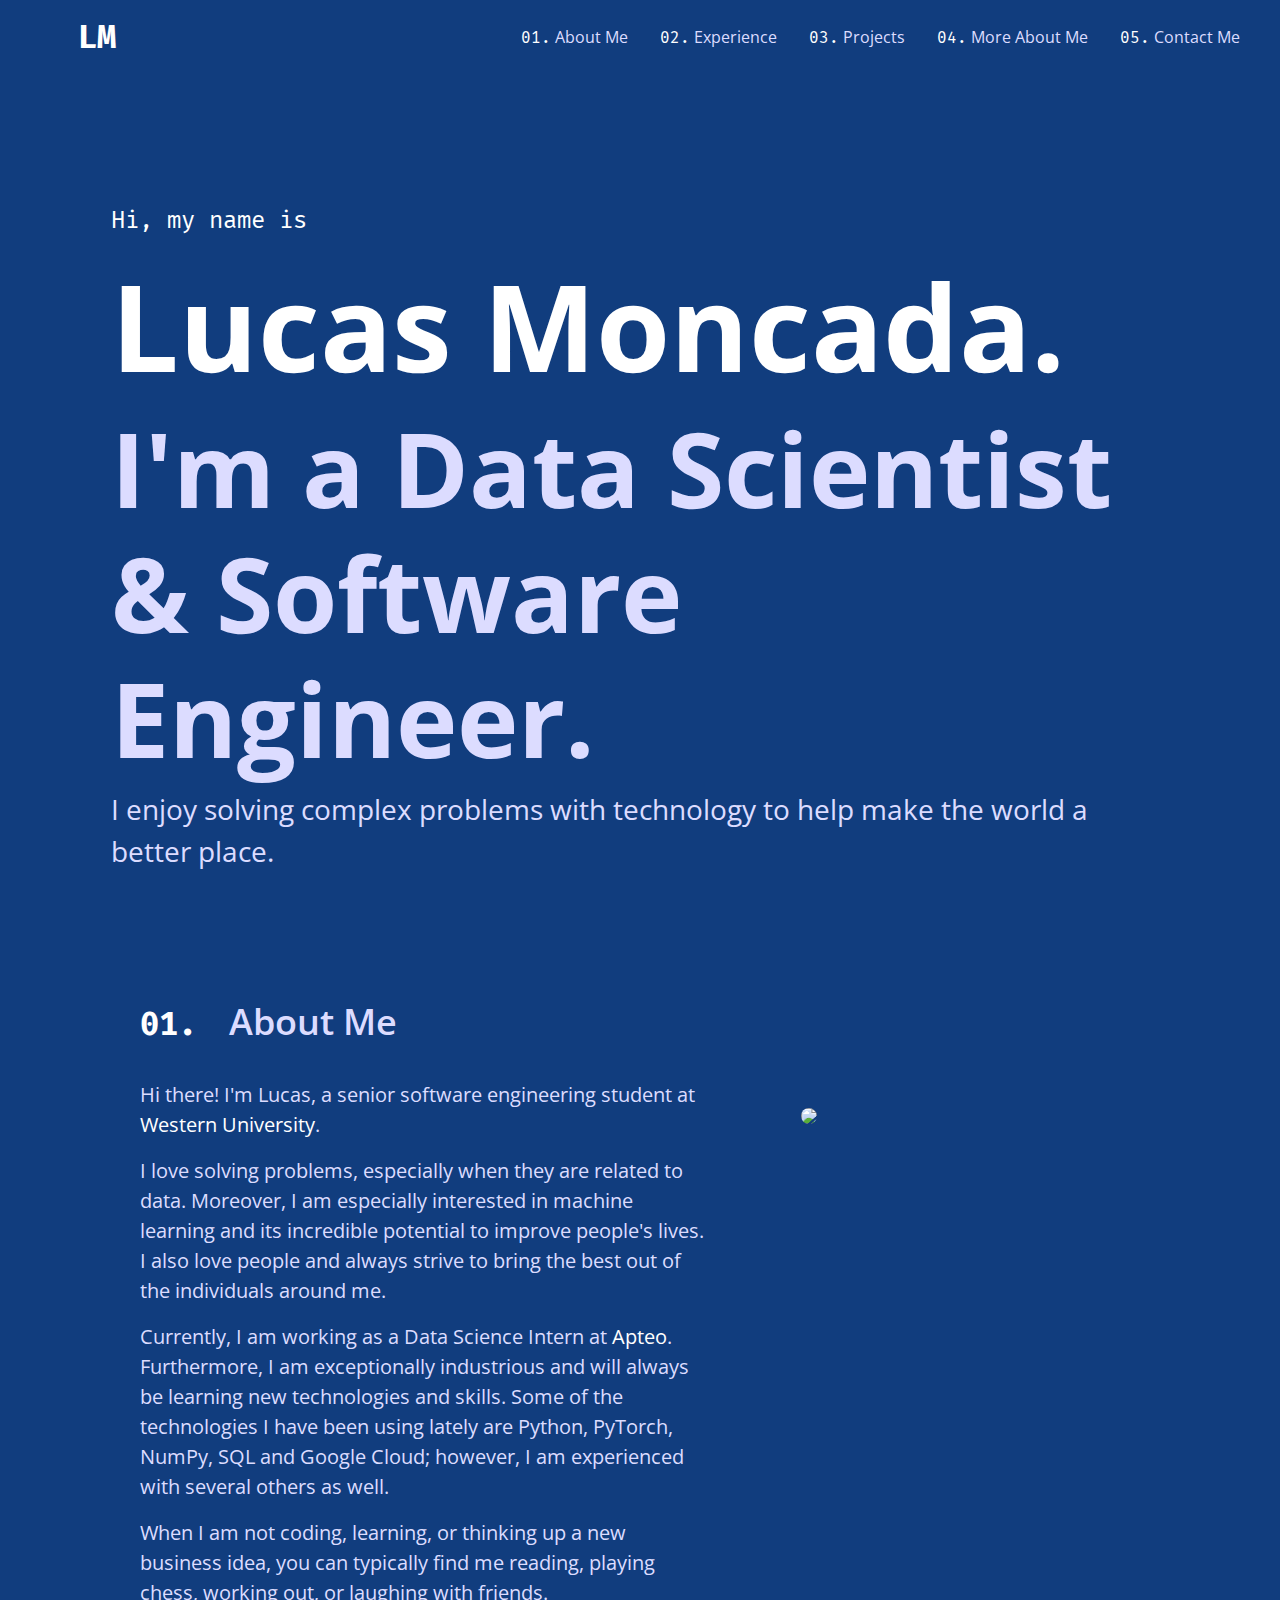
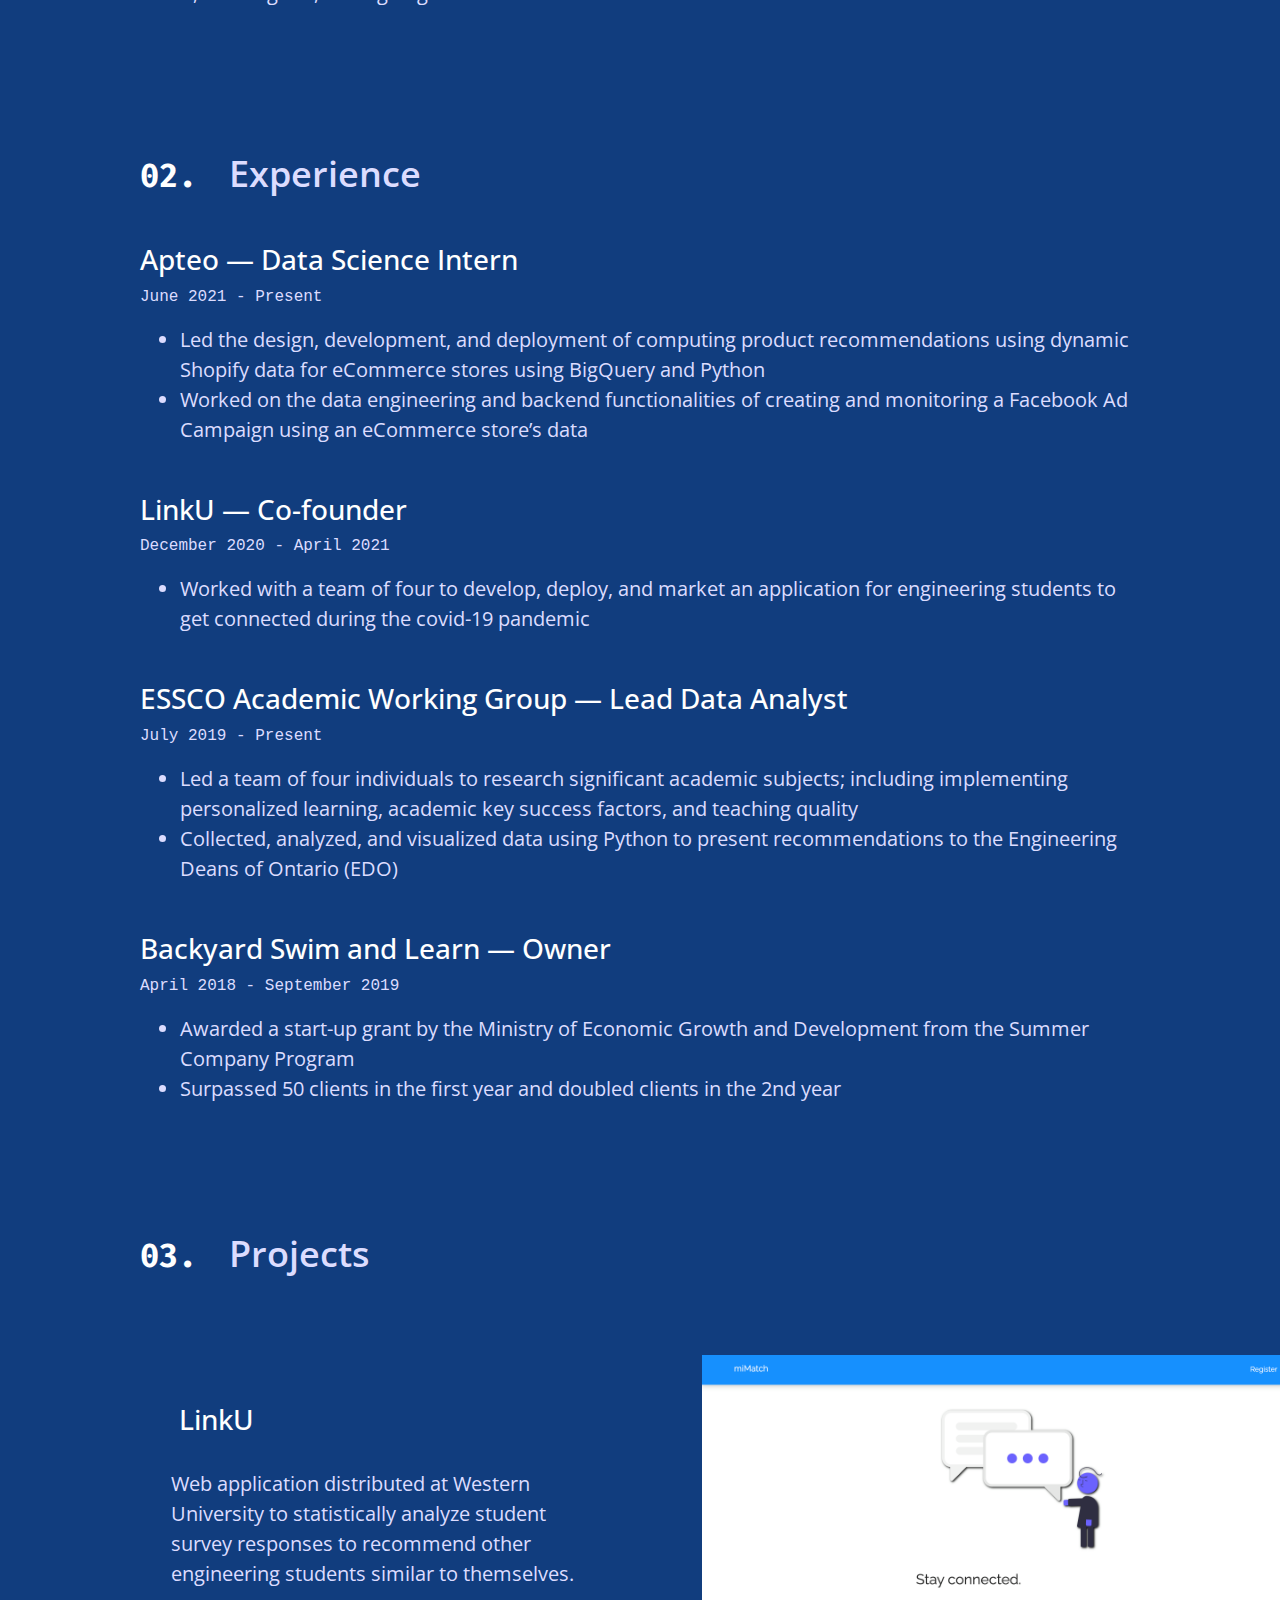
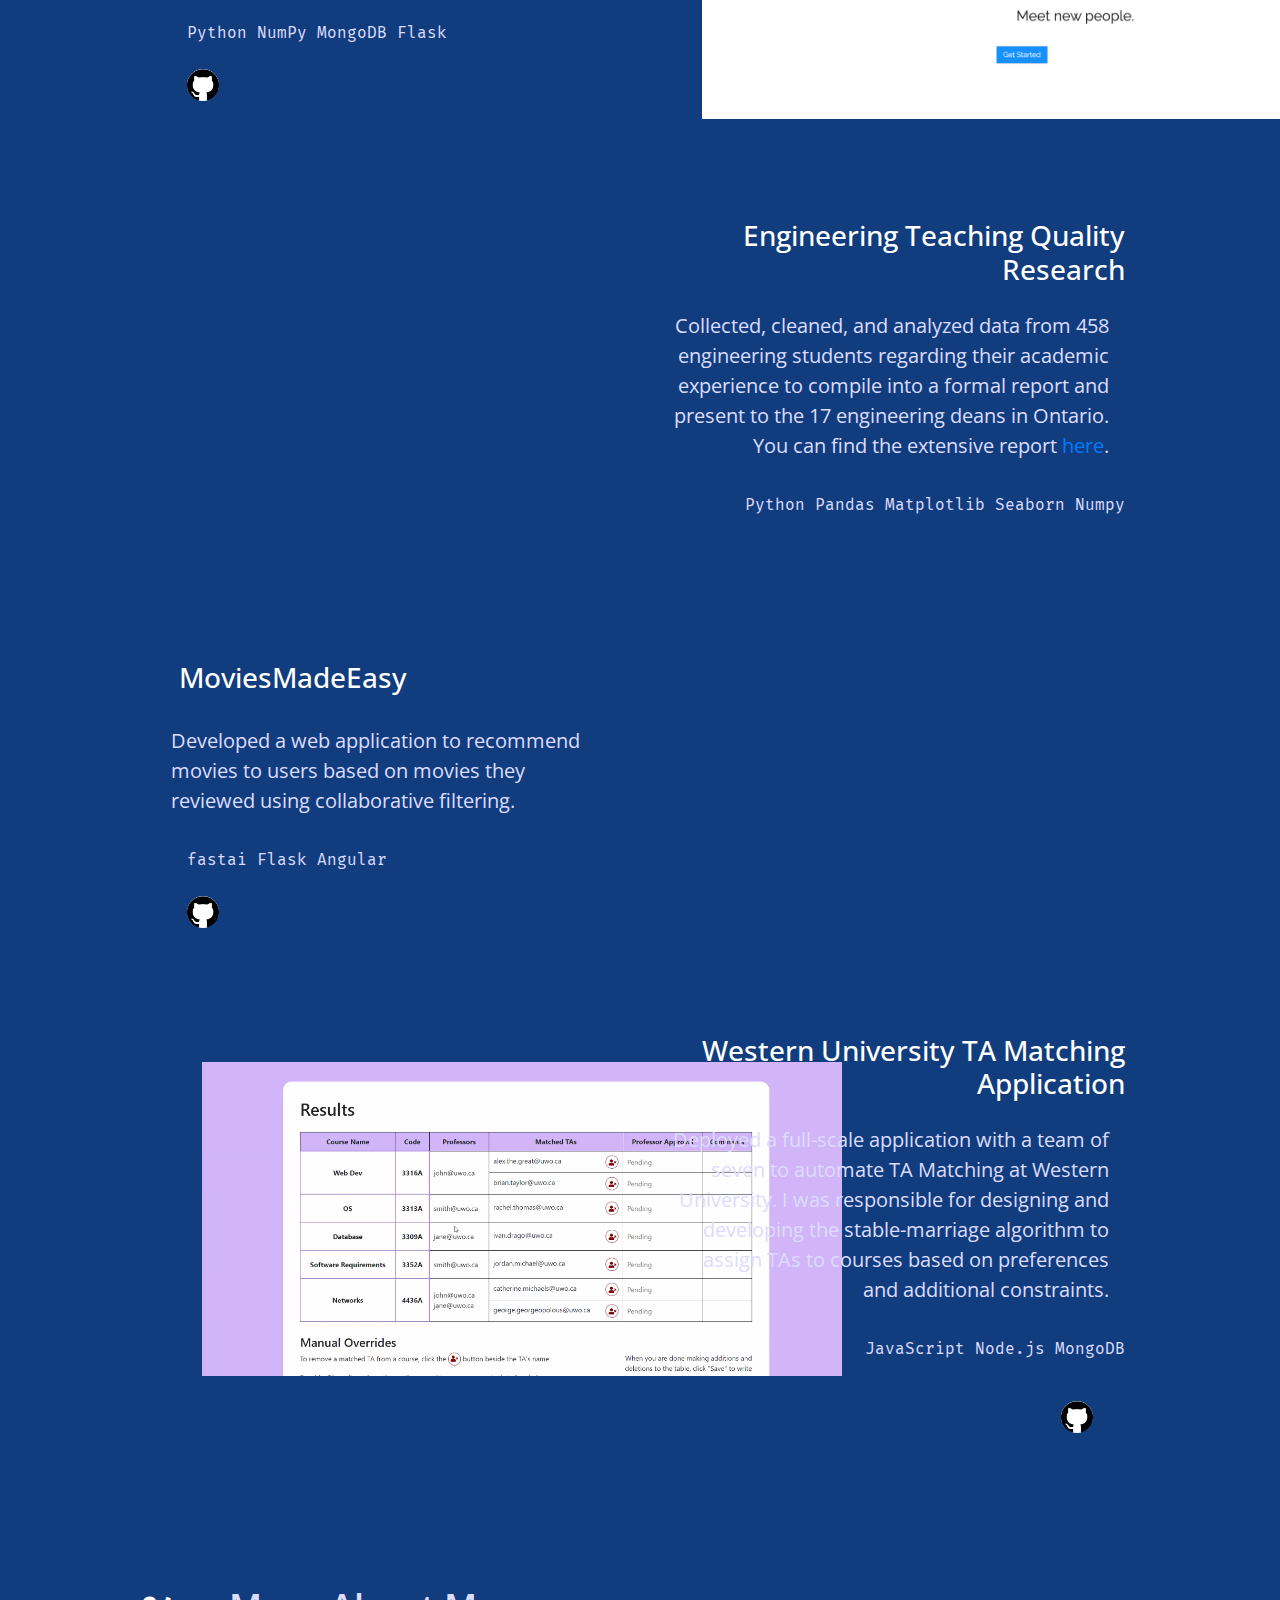
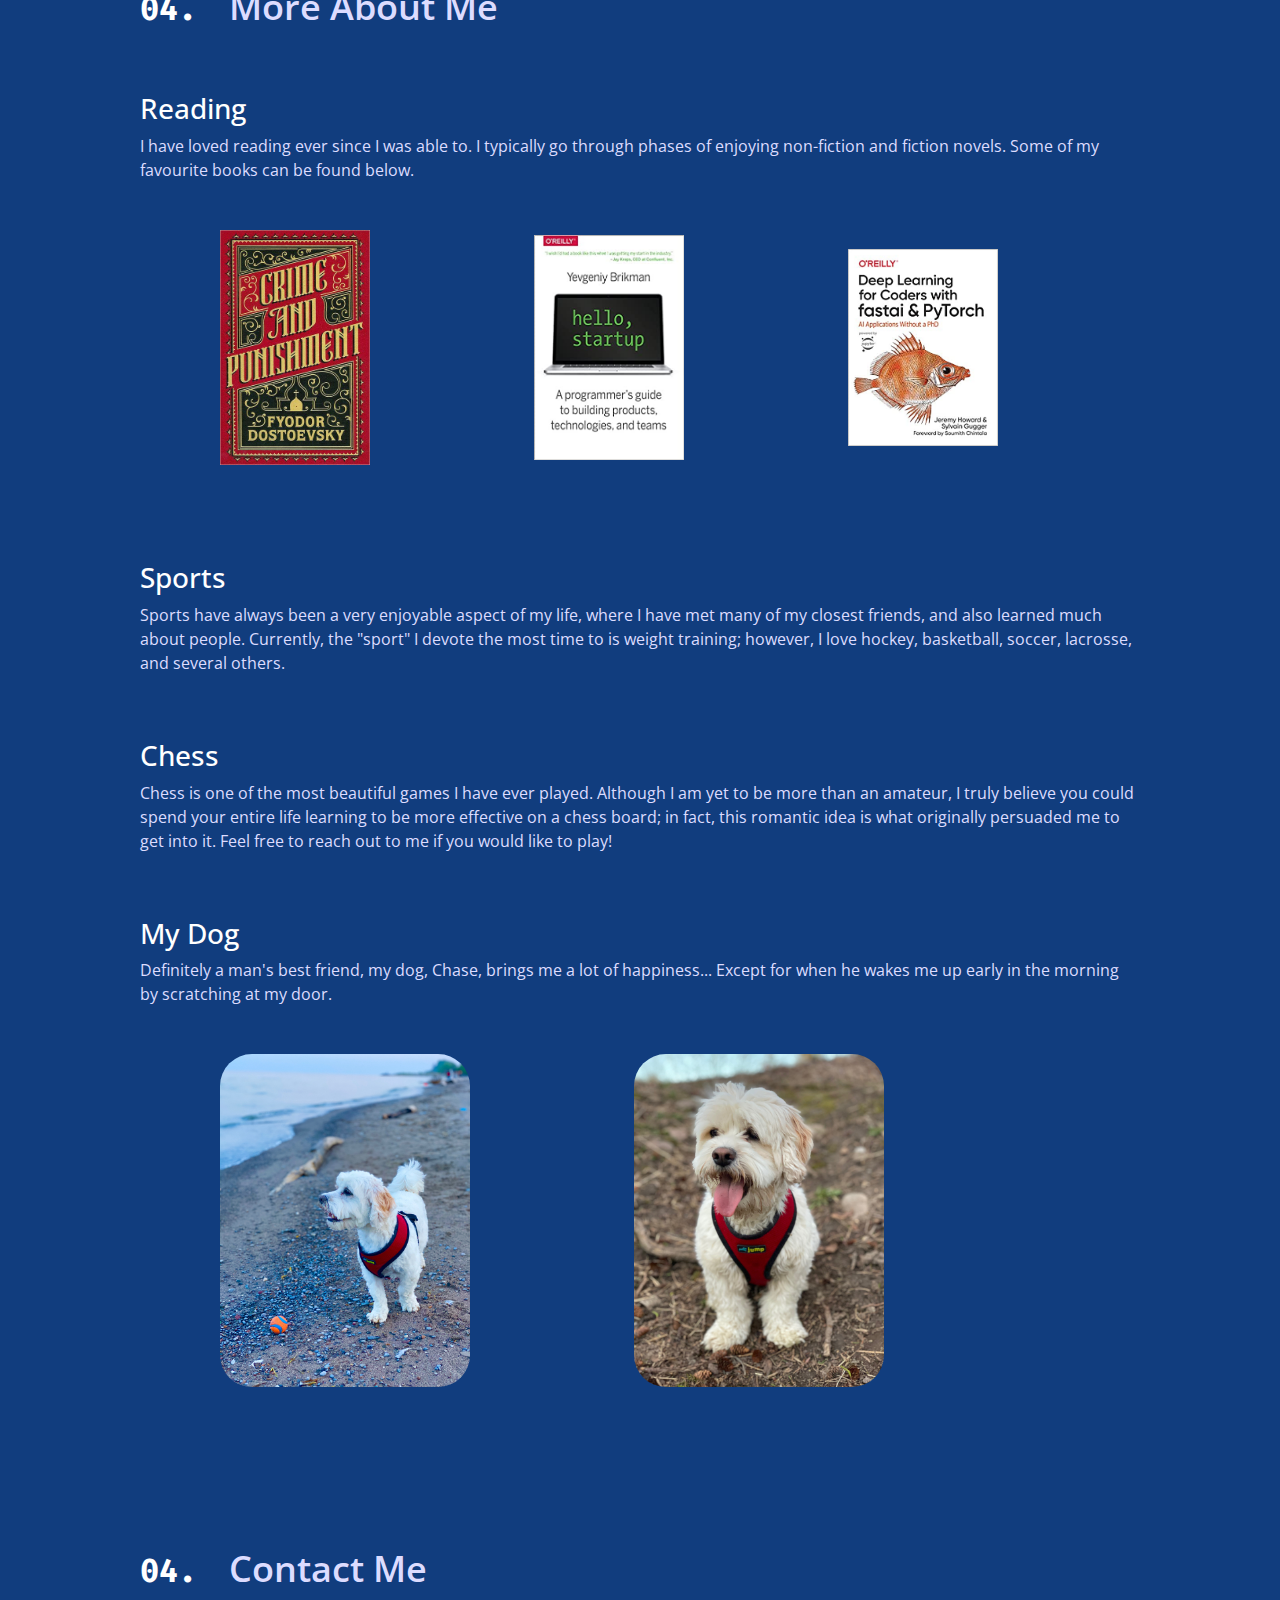
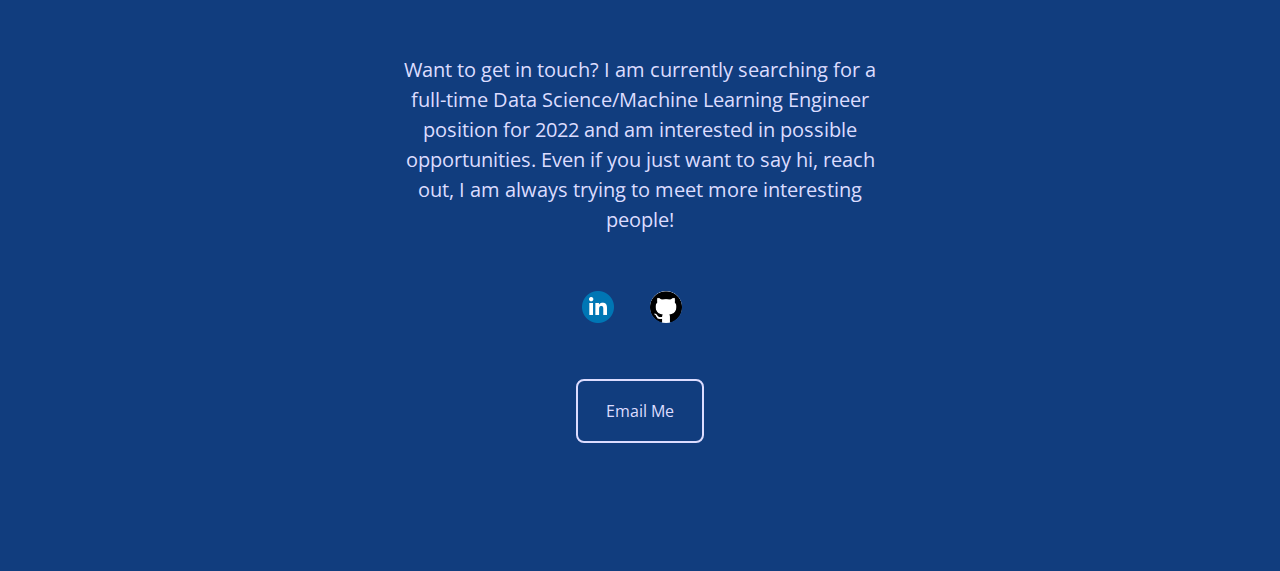
==== commit 3e6e627f: "Made changes for the 2021 year" ====
--- a/index.html
+++ b/index.html
@@ -23,11 +23,11 @@
                 <li class='nav-item'>
                     <a class='nav-link navitem' href='#AboutMe'><span class='navnum'>01.</span> <span class='navitem'>About Me</span></a>
                 </li>
-                <li class='nav-item'>
-                    <a class='nav-link navitem' href='#Projects'><span class='navnum'>02.</span> <span class='navitem'>Projects</span></a>
-                </li>
                 <li class='nav-item'>  
-                    <a class='nav-link navitem' href='#Experience'><span class='navnum'>03.</span> <span class='navitem'>Experience</span></a>      
+                    <a class='nav-link navitem' href='#Experience'><span class='navnum'>02.</span> <span class='navitem'>Experience</span></a>      
+                </li>
+                <li class='nav-item'>
+                    <a class='nav-link navitem' href='#Projects'><span class='navnum'>03.</span> <span class='navitem'>Projects</span></a>
                 </li>
                 <li class='nav-item'>
                     <a class='nav-link navitem' href='#MoreAboutMe'><span class='navnum'>04.</span> <span class='navitem'>More About Me</span></a>
@@ -43,7 +43,7 @@
         <div class='title'>
             <p id='hi'>Hi, my name is</p>
             <h1 id='name'>Lucas Moncada.</h1>
-            <h1 id='datascientist'>I'm a Full-Stack Developer & Data Scientist.</h1>
+            <h1 id='datascientist'>I'm a Data Scientist & Software Engineer.</h1>
             <p id='oneliner'>I enjoy solving complex problems with technology to help make the world a better place.</p>
         </div>
     </section>
@@ -53,9 +53,9 @@
             <h2 id='AboutMe' class='headingtitle'><span class='headingnum'>01.</span>About Me</h2>    
             <div class='row'>
                 <div class='col-lg-7 col-md-12 sectiontext'>
-                    <p>Hi there! I'm Lucas, a software engineering student at <a class='link' href="https://www.uwo.ca/">Western University</a>.</p>
+                    <p>Hi there! I'm Lucas, a senior software engineering student at <a class='link' href="https://www.uwo.ca/">Western University</a>.</p>
                     <p>I love solving problems, especially when they are related to data. Moreover, I am especially interested in machine learning and its incredible potential to improve people's lives. I also love people and always strive to bring the best out of the individuals around me.</p>
-                    <p>Currently, I am the Co-founder and CEO of LinkU and the Chair of the Academic Working Group at <a class='link' href='https://www.essco.ca/'>ESSCO</a>. Furthermore, I am exceptionally industrious and will always be learning new technologies and skills. Some of the technologies I have been using lately are Python, PyTorch, NumPy, JavaScript and Node.js; however, I am experienced with several others as well.</p>
+                    <p>Currently, I am working as a Data Science Intern at <a class='link' href="https://www.apteo.co/">Apteo</a>. Furthermore, I am exceptionally industrious and will always be learning new technologies and skills. Some of the technologies I have been using lately are Python, PyTorch, NumPy, SQL and Google Cloud; however, I am experienced with several others as well.</p>
                     <p>When I am not coding, learning, or thinking up a new business idea, you can typically find me reading, playing chess, working out, or laughing with friends. </p>
                 </div>
                 <div class='col-lg-5 col-md-12'>
@@ -67,7 +67,44 @@
 
     <section class='container-fluid'>
         <div class='margin'>
-            <h2 id='Projects' class='headingtitle'><span class='headingnum'>02.</span>Projects</h2>
+            <h2 id='Experience' class='headingtitle'><span class='headingnum'>02.</span>Experience</h2>
+            <div class='job'>
+                <h3 class='jobtitle'><span class='jobpos'>Apteo — Data Science Intern</span></h3>
+                <p class='jobtime'>June 2021 - Present</p>
+                <ul class='jobdescr arrow'>
+                    <li>Led the design, development, and deployment of computing product recommendations using dynamic Shopify data for eCommerce stores using BigQuery and Python</li>
+                    <li>Worked on the data engineering and backend functionalities of creating and monitoring a Facebook Ad Campaign using an eCommerce store’s data</li>
+                </ul>
+            </div>
+            <div class='job'>
+                <h3 class='jobtitle'><span class='jobpos'>LinkU — Co-founder</span></h3>
+                <p class='jobtime'>December 2020 - April 2021</p>
+                <ul class='jobdescr arrow'>
+                    <li>Worked with a team of four to develop, deploy, and market an application for engineering students to get connected during the covid-19 pandemic</li>
+                </ul>
+            </div>
+            <div class='job'>
+                <h3 class='jobtitle'><span class='jobpos'>ESSCO Academic Working Group — Lead Data Analyst</span></h3>
+                <p class='jobtime'>July 2019 - Present</p>
+                <ul class='jobdescr'>
+                    <li>Led a team of four individuals to research significant academic subjects; including implementing personalized learning, academic key success factors, and teaching quality</li>
+                    <li>Collected, analyzed, and visualized data using Python to present recommendations to the Engineering Deans of Ontario (EDO)</li>
+                </ul>
+            </div>
+            <div class='job'>
+                <h3 class='jobtitle'><span class='jobpos'>Backyard Swim and Learn — Owner</span></h3>
+                <p class='jobtime'>April 2018 - September 2019</p>
+                <ul class='jobdescr'>
+                    <li>Awarded a start-up grant by the Ministry of Economic Growth and Development from the Summer Company Program</li>
+                    <li>Surpassed 50 clients in the first year and doubled clients in the 2nd year</li>
+                </ul>
+            </div>
+        </div>
+    </section>
+
+    <section class='container-fluid'>
+        <div class='margin'>
+            <h2 id='Projects' class='headingtitle'><span class='headingnum'>03.</span>Projects</h2>
             <div class='secrow row'>
                 <div class='col-lg-6 col-md-12'>
                     <h2 class='projecttitle'>LinkU</h2>
@@ -116,41 +153,13 @@
 
     <section class='container-fluid'>
         <div class='margin'>
-            <h2 id='Experience' class='headingtitle'><span class='headingnum'>03.</span>Experience</h2>
-            <div class='job'>
-                <h3 class='jobtitle'><span class='jobpos'>LinkU — Co-founder & CEO</span></h3>
-                <p class='jobtime'>December 2020 - Present</p>
-                <ul class='jobdescr arrow'>
-                    <li>Worked with a team of four to develop, deploy, and market an application for engineering students to get connected during the covid-19 pandemic</li>
-                </ul>
-            </div>
-            <div class='job'>
-                <h3 class='jobtitle'><span class='jobpos'>ESSCO Academic Working Group — Chair</span></h3>
-                <p class='jobtime'>July 2019 - Present</p>
-                <ul class='jobdescr'>
-                    <li>Led a team of four individuals to research significant academic subjects; including implementing personalized learning, academic key success factors, and teaching quality</li>
-                </ul>
-            </div>
-            <div class='job'>
-                <h3 class='jobtitle'><span class='jobpos'>Backyard Swim and Learn — Owner</span></h3>
-                <p class='jobtime'>April 2018 - September 2019</p>
-                <ul class='jobdescr'>
-                    <li>Awarded a start-up grant by the Ministry of Economic Growth and Development from the Summer Company Program</li>
-                    <li>Surpassed 50 clients in the first year and doubled clients in the 2nd year</li>
-                </ul>
-            </div>
-        </div>
-    </section>
-
-    <section class='container-fluid'>
-        <div class='margin'>
             <h2 id='MoreAboutMe' class='headingtitle'><span class='headingnum'>04.</span>More About Me</h2>
             <div class='mamsec'>
                 <h3 class='mamheading'>Reading</h3>
                 <p>I have loved reading ever since I was able to. I typically go through phases of enjoying non-fiction and fiction novels. Some of my favourite books can be found below.</p>
                 <img class='book' src='images/crimeandpunishmentcover.jpg'>
                 <img class='book' src='images/hellostartupcover.jpg'>
-                <img class='book' src='images/12R4Lcover.jpg'>
+                <img class='book' src='images/DeepLearningForCoders.jpg'>
             </div>
             <div class='mamsec'>
                 <h3 class='mamheading'>Sports</h3>
@@ -172,7 +181,7 @@
     <section class='container-fluid'>
         <div class='margin'>
             <h2 id='ContactMe' class='headingtitle'><span class='headingnum'>04.</span>Contact Me</h2>
-            <p class='contacttext'>Want to get in touch? I am currently searching for a Summer 2021 Co-op position and am interested in possible opportunities. Even if you just want to say hi, reach out, I am always trying to meet more interesting people!</p>
+            <p class='contacttext'>Want to get in touch? I am currently searching for a full-time Data Science/Machine Learning Engineer position for 2022 and am interested in possible opportunities. Even if you just want to say hi, reach out, I am always trying to meet more interesting people!</p>
             <div class='contactlogo'>
                 <a href='https://www.linkedin.com/in/lucasmoncada/'><img class='linkedinlogo' src='images/linkedin-logo.png'></a>
                 <a href='https://github.com/lucasmoncada08'><img class='gitlogo' src='images/github-icon.png'></a>
